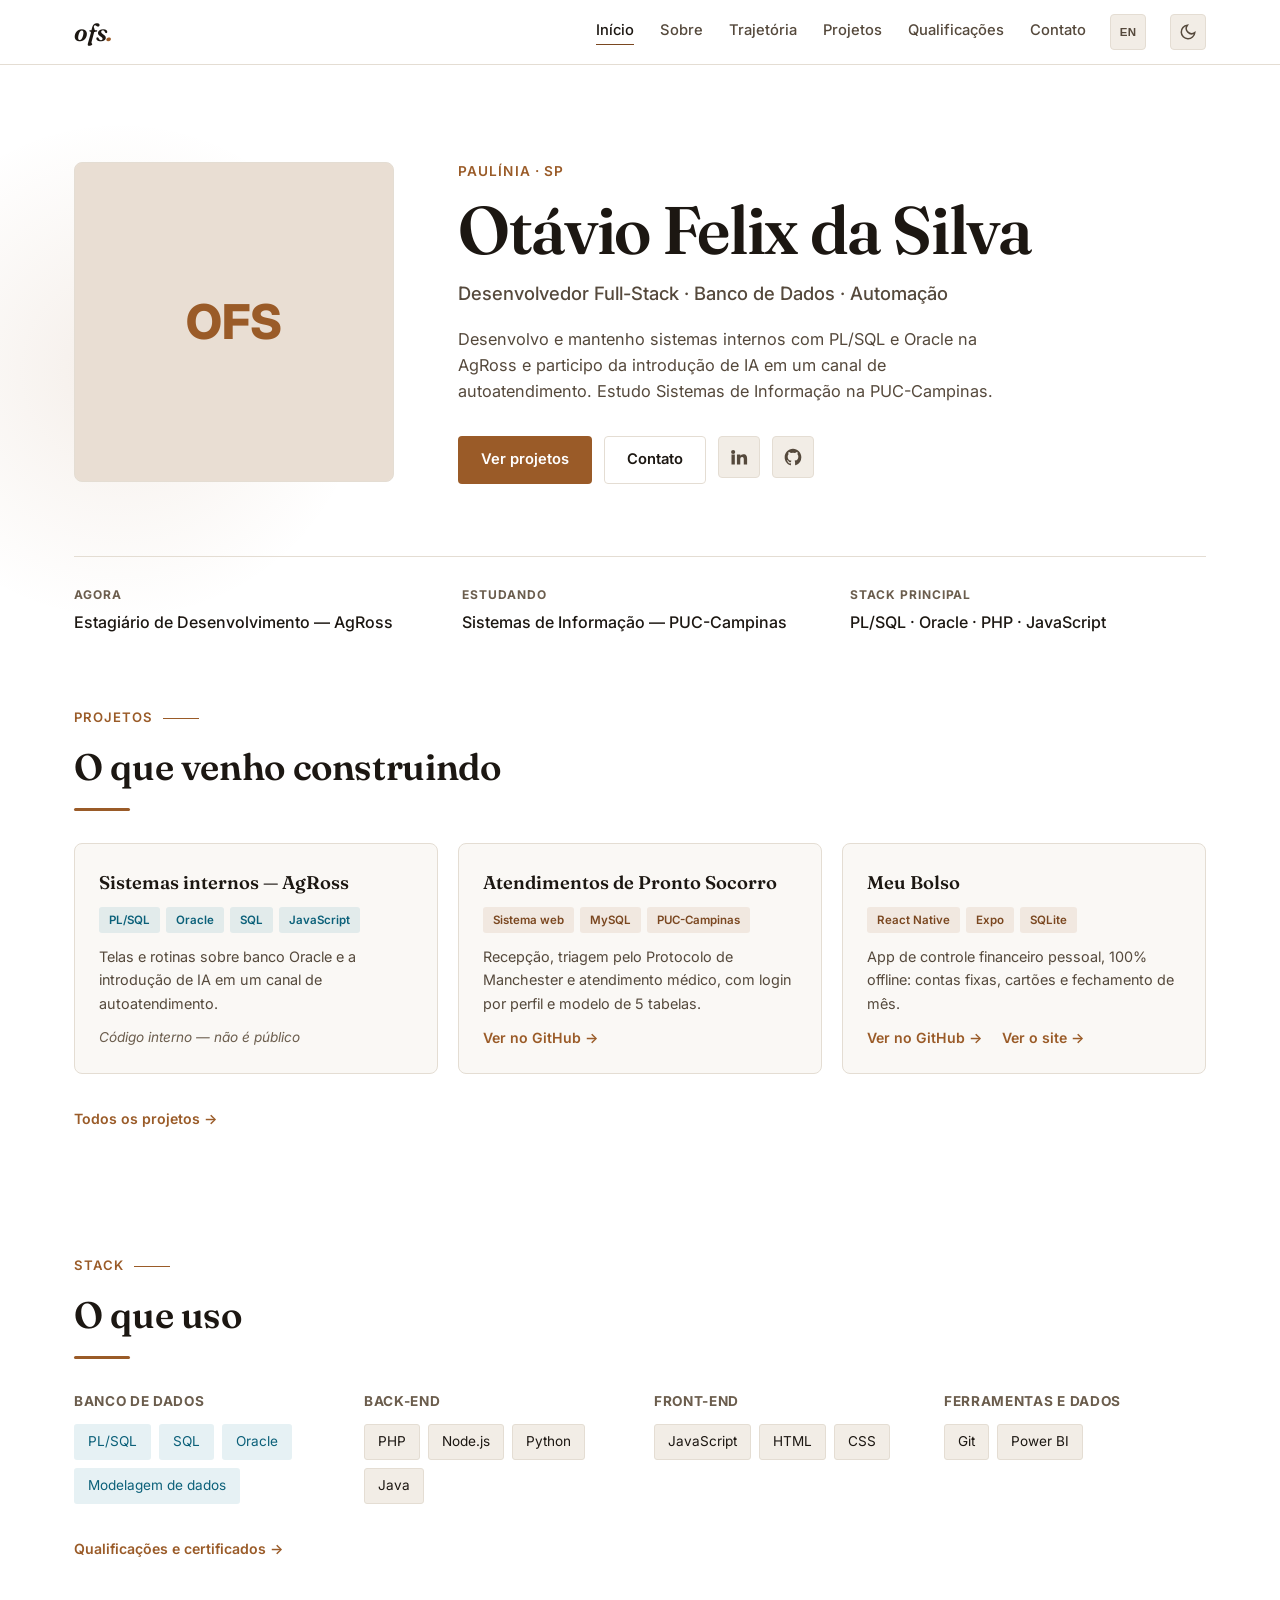
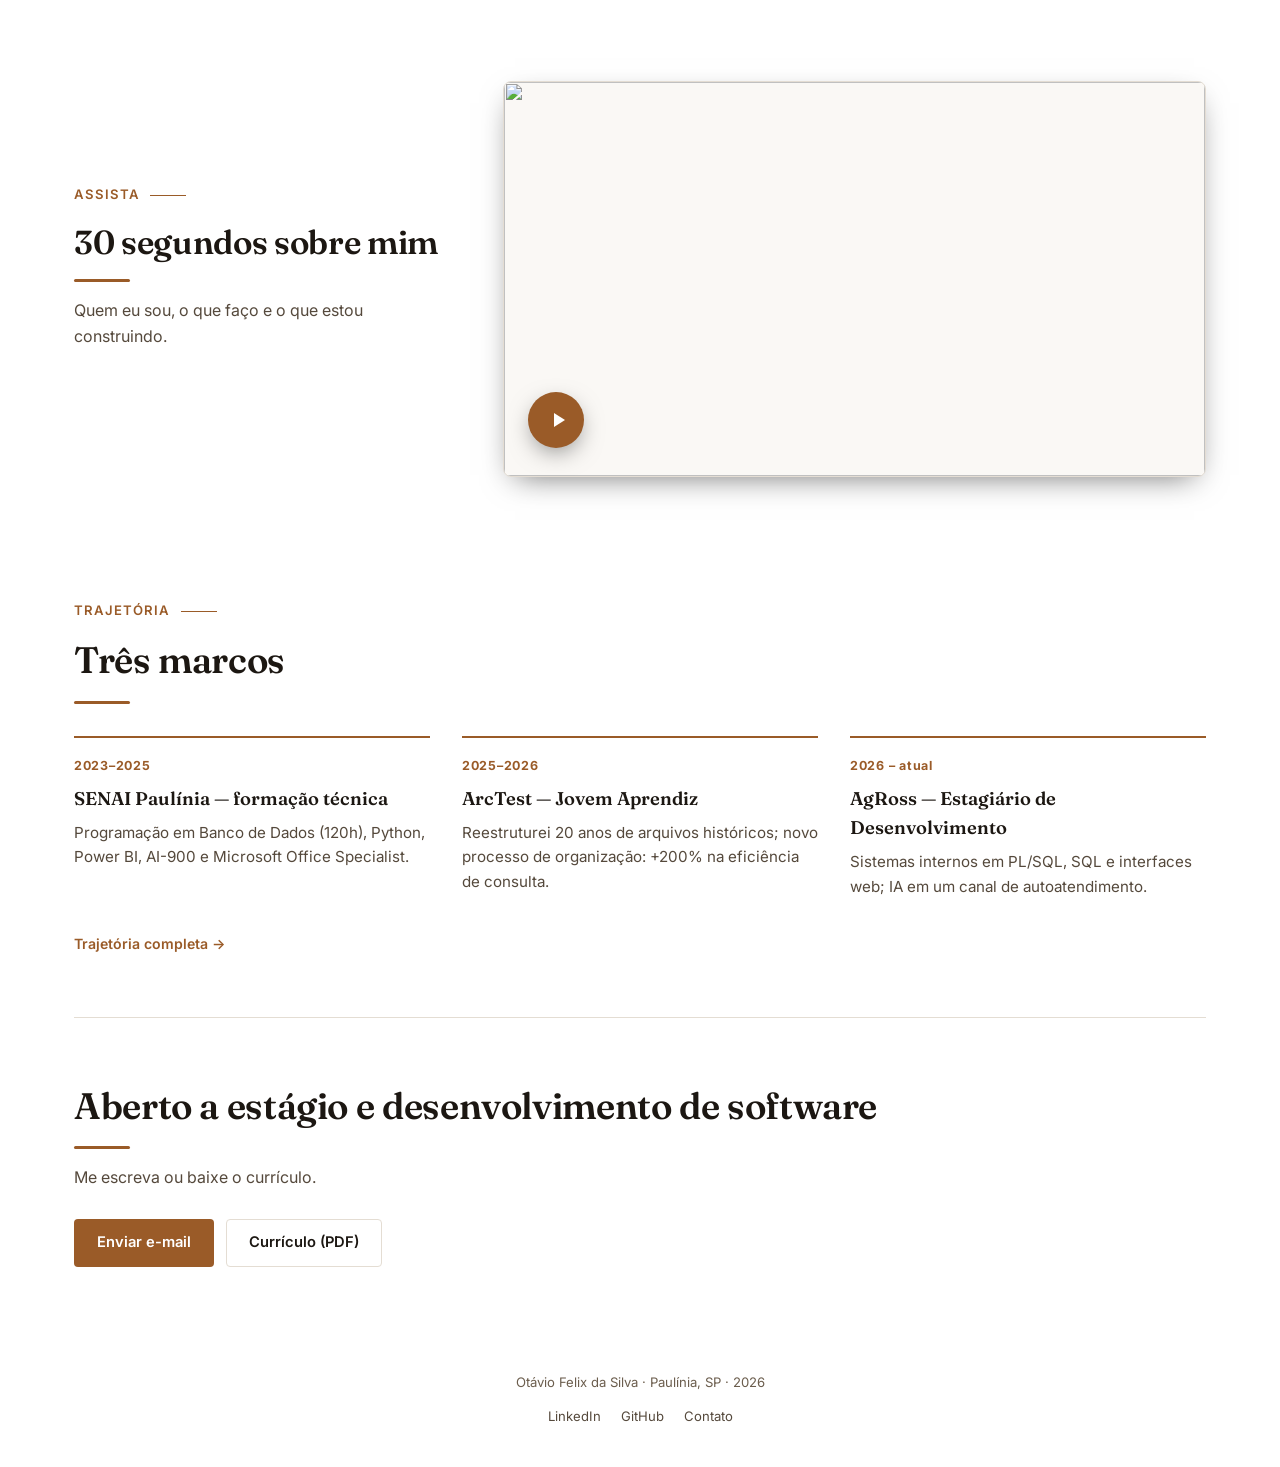
==== index.html @ 098248b8 "Traduz os titulos de projeto, a tag "Sistema web" e o botao do curriculo no modo EN Em ingles, "Sist" ====
<!DOCTYPE html>
<html lang="pt-BR" data-theme="light">
<head>
<meta charset="UTF-8">
<meta name="viewport" content="width=device-width, initial-scale=1.0">
<script>document.documentElement.classList.add("js")</script>
<meta name="theme-color" content="#ffffff" media="(prefers-color-scheme: light)">
<meta name="theme-color" content="#15110d" media="(prefers-color-scheme: dark)">
<title data-en="Otávio Felix da Silva — Full-Stack Developer">Otávio Felix da Silva — Desenvolvedor Full-Stack</title>
<meta name="description" content="Otávio Felix da Silva — Desenvolvedor Full-Stack, Banco de Dados e Automação. PL/SQL, SQL, PHP, Python, JavaScript. Estudante de Sistemas de Informação." data-en-content="Otávio Felix da Silva — Full-Stack Developer, Databases and Automation. PL/SQL, SQL, PHP, Python, JavaScript. Information Systems student.">
<!-- Open Graph / preview ao colar o link (URLs absolutas: exigência do LinkedIn/WhatsApp) -->
<meta property="og:site_name" content="Otávio Felix da Silva">
<meta property="og:title" content="Otávio Felix da Silva — Desenvolvedor Full-Stack">
<meta property="og:description" content="Otávio Felix da Silva — Desenvolvedor Full-Stack, Banco de Dados e Automação. PL/SQL, SQL, PHP, Python, JavaScript. Estudante de Sistemas de Informação.">
<meta property="og:type" content="website">
<meta property="og:locale" content="pt_BR">
<meta property="og:url" content="https://otaviofelix-in.github.io/site-pessoal/">
<meta property="og:image" content="https://otaviofelix-in.github.io/site-pessoal/assets/video-capa.jpg">
<meta property="og:image:width" content="1280">
<meta property="og:image:height" content="720">
<meta name="twitter:card" content="summary_large_image">


<link rel="preconnect" href="https://fonts.googleapis.com">
<link rel="preconnect" href="https://fonts.gstatic.com" crossorigin>
<link href="https://fonts.googleapis.com/css2?family=Inter:wght@400;500;600;700;800&family=Fraunces:ital,opsz,wght@0,9..144,500;0,9..144,600;0,9..144,700;1,9..144,500&display=swap" rel="stylesheet">
<script type="application/ld+json">
{"@context":"https://schema.org","@type":"Person","name":"Otávio Felix da Silva","jobTitle":"Estagiário de Desenvolvimento","worksFor":{"@type":"Organization","name":"AgRoss"},"alumniOf":{"@type":"CollegeOrUniversity","name":"PUC-Campinas"},"address":{"@type":"PostalAddress","addressLocality":"Paulínia","addressRegion":"SP","addressCountry":"BR"},"url":"https://otaviofelix-in.github.io/site-pessoal/","sameAs":["https://www.linkedin.com/in/otaviofelix","https://github.com/OtavioFelix-in"],"knowsAbout":["PL/SQL","Oracle","SQL","PHP","JavaScript","Python","Java","Node.js"]}
</script>
<link rel="icon" href="assets/favicon.svg" type="image/svg+xml">
<link rel="stylesheet" href="css/style.css">
</head>
<body>

<a class="skip-link" href="#conteudo" data-en="Skip to content">Pular para o conteúdo</a>

<header class="nav" id="nav">
  <div class="nav-inner">
    <a href="index.html" class="nav-logo" aria-label="Otávio Felix — início">ofs<span class="dot">.</span></a>
    <nav class="nav-links" id="nav-links">
      <a href="index.html" class="active" aria-current="page" data-en="Home">Início</a>
      <a href="sobre.html" data-en="About">Sobre</a>
      <a href="trajetoria.html" data-en="Journey">Trajetória</a>
      <a href="projetos.html" data-en="Projects">Projetos</a>
      <a href="skills.html" data-en="Qualifications">Qualificações</a>
      <a href="contato.html" data-en="Contact">Contato</a>
    </nav>
    <button id="lang-toggle" class="lang-toggle" aria-label="Switch language / Mudar idioma" title="PT / EN">
      <span id="lang-toggle-label">EN</span>
    </button>
    <button id="theme-toggle" class="theme-toggle" aria-label="Alternar tema claro/escuro" title="Alternar tema">
      <svg id="icon-sun" viewBox="0 0 24 24" width="18" height="18" fill="none" stroke="currentColor" stroke-width="2"><circle cx="12" cy="12" r="4"/><path d="M12 2v2M12 20v2M4.9 4.9l1.4 1.4M17.7 17.7l1.4 1.4M2 12h2M20 12h2M4.9 19.1l1.4-1.4M17.7 6.3l1.4-1.4"/></svg>
      <svg id="icon-moon" viewBox="0 0 24 24" width="18" height="18" fill="none" stroke="currentColor" stroke-width="2"><path d="M21 12.8A9 9 0 1 1 11.2 3 7 7 0 0 0 21 12.8Z"/></svg>
    </button>
    <button id="nav-toggle" class="nav-toggle" aria-label="Abrir menu" aria-expanded="false">
      <span></span><span></span><span></span>
    </button>
  </div>
</header>

<main id="conteudo">

  <!-- HERO -->
  <section class="hero" id="topo">
    <div class="hero-inner">
      <div class="hero-photo">
        <img src="assets/foto.jpg" alt="Foto de Otávio Felix da Silva" onerror="this.parentElement.classList.add('no-photo')">
        <span class="hero-photo-fallback" aria-hidden="true">OFS</span>
      </div>
      <div class="hero-text">
        <p class="hero-eyebrow">Paulínia · SP</p>
        <h1>Otávio Felix da Silva</h1>
        <p class="hero-role" data-en="Full-Stack Developer · Database · Automation">Desenvolvedor Full-Stack · Banco de Dados · Automação</p>
        <p class="hero-pitch" data-en="I build and maintain internal systems with PL/SQL and Oracle at AgRoss, and I'm part of bringing AI into a customer self-service channel. Information Systems student at PUC-Campinas.">
          Desenvolvo e mantenho sistemas internos com PL/SQL e Oracle na AgRoss e participo da
          introdução de IA em um canal de autoatendimento. Estudo Sistemas de Informação na PUC-Campinas.
        </p>
        <div class="hero-actions">
          <a href="projetos.html" class="btn btn-primary" data-en="View projects">Ver projetos</a>
          <a href="contato.html" class="btn btn-ghost" data-en="Contact">Contato</a>
          <a href="https://www.linkedin.com/in/otaviofelix" target="_blank" rel="noopener" class="btn btn-icon" aria-label="LinkedIn"><svg viewBox="0 0 24 24" width="20" height="20" fill="currentColor"><path d="M4.98 3.5a2.5 2.5 0 1 1 0 5 2.5 2.5 0 0 1 0-5ZM3 9h4v12H3V9Zm7 0h3.6v1.64h.05c.5-.95 1.73-1.95 3.56-1.95 3.81 0 4.52 2.5 4.52 5.76V21h-4v-5.9c0-1.4-.03-3.2-1.95-3.2-1.96 0-2.26 1.53-2.26 3.1V21h-4V9Z"/></svg></a>
          <a href="https://github.com/OtavioFelix-in" target="_blank" rel="noopener" class="btn btn-icon" aria-label="GitHub"><svg viewBox="0 0 24 24" width="20" height="20" fill="currentColor"><path d="M12 2C6.48 2 2 6.58 2 12.25c0 4.53 2.87 8.37 6.84 9.73.5.1.68-.22.68-.5v-1.93c-2.78.62-3.37-1.36-3.37-1.36-.46-1.2-1.11-1.52-1.11-1.52-.9-.63.07-.62.07-.62 1 .07 1.53 1.05 1.53 1.05.9 1.56 2.34 1.11 2.91.85.09-.66.35-1.11.64-1.37-2.22-.26-4.56-1.14-4.56-5.05 0-1.12.39-2.03 1.03-2.75-.1-.26-.45-1.31.1-2.73 0 0 .84-.28 2.75 1.05a9.3 9.3 0 0 1 5 0c1.91-1.33 2.75-1.05 2.75-1.05.55 1.42.2 2.47.1 2.73.64.72 1.03 1.63 1.03 2.75 0 3.92-2.34 4.78-4.57 5.04.36.32.68.95.68 1.92v2.85c0 .28.18.6.69.5A10.26 10.26 0 0 0 22 12.25C22 6.58 17.52 2 12 2Z"/></svg></a>
        </div>
      </div>
    </div>
    <dl class="hero-facts">
      <div><dt data-en="Now">Agora</dt><dd data-en="Development Intern — AgRoss">Estagiário de Desenvolvimento — AgRoss</dd></div>
      <div><dt data-en="Studying">Estudando</dt><dd data-en="Information Systems — PUC-Campinas">Sistemas de Informação — PUC-Campinas</dd></div>
      <div><dt data-en="Main stack">Stack principal</dt><dd>PL/SQL · Oracle · PHP · JavaScript</dd></div>
    </dl>
  </section>

  <!-- PROJETOS EM DESTAQUE -->
  <section class="section" id="projetos-destaque">
    <p class="section-eyebrow" data-en="Projects">Projetos</p>
    <h2 class="section-title" data-en="What I've been building">O que venho construindo</h2>
    <div class="cards featured-grid">
      <article class="card">
        <div class="card-top">
          <h3 data-en="Internal systems — AgRoss">Sistemas internos — AgRoss</h3>
          <div class="card-tags chips-db"><span>PL/SQL</span><span>Oracle</span><span>SQL</span><span>JavaScript</span></div>
        </div>
        <p class="card-problem" data-en="Screens and routines on top of an Oracle database, plus AI in a self-service channel.">Telas e rotinas sobre banco Oracle e a introdução de IA em um canal de autoatendimento.</p>
        <span class="card-note" data-en="Internal code — not public">Código interno — não é público</span>
      </article>
      <article class="card">
        <div class="card-top">
          <h3 data-en="Emergency Room Care System">Atendimentos de Pronto Socorro</h3>
          <div class="card-tags"><span data-en="Web system">Sistema web</span><span>MySQL</span><span>PUC-Campinas</span></div>
        </div>
        <p class="card-problem" data-en="Reception, triage by the Manchester Protocol and medical care, with profile-based login and a 5-table model.">Recepção, triagem pelo Protocolo de Manchester e atendimento médico, com login por perfil e modelo de 5 tabelas.</p>
        <div class="card-links"><a href="https://github.com/OtavioFelix-in/Projeto-Integrador2" target="_blank" rel="noopener" class="card-link" data-en="View on GitHub →">Ver no GitHub →</a></div>
      </article>
      <article class="card">
        <div class="card-top">
          <h3>Meu Bolso</h3>
          <div class="card-tags"><span>React Native</span><span>Expo</span><span>SQLite</span></div>
        </div>
        <p class="card-problem" data-en="Offline personal finance app: fixed bills, credit cards and monthly closing.">App de controle financeiro pessoal, 100% offline: contas fixas, cartões e fechamento de mês.</p>
        <div class="card-links"><a href="https://github.com/OtavioFelix-in/MeuBolso" target="_blank" rel="noopener" class="card-link" data-en="View on GitHub →">Ver no GitHub →</a><a href="https://otaviofelix-in.github.io/MeuBolso-Site/" target="_blank" rel="noopener" class="card-link" data-en="Visit the site →">Ver o site →</a></div>
      </article>
    </div>
    <p class="section-more"><a class="card-link" href="projetos.html" data-en="All projects →">Todos os projetos →</a></p>
  </section>

  <!-- STACK -->
  <section class="section" id="stack">
    <p class="section-eyebrow" data-en="Stack">Stack</p>
    <h2 class="section-title" data-en="What I use">O que uso</h2>
    <div class="skills-grid">
      <div class="skill-group"><h3 data-en="Database">Banco de dados</h3><div class="chips chips-db"><span>PL/SQL</span><span>SQL</span><span>Oracle</span><span data-en="Data modeling">Modelagem de dados</span></div></div>
      <div class="skill-group"><h3>Back-end</h3><div class="chips"><span>PHP</span><span>Node.js</span><span>Python</span><span>Java</span></div></div>
      <div class="skill-group"><h3>Front-end</h3><div class="chips"><span>JavaScript</span><span>HTML</span><span>CSS</span></div></div>
      <div class="skill-group"><h3 data-en="Tools & data">Ferramentas e dados</h3><div class="chips"><span>Git</span><span>Power BI</span></div></div>
    </div>
    <p class="section-more"><a class="card-link" href="skills.html" data-en="Qualifications and certificates →">Qualificações e certificados →</a></p>
  </section>

  <!-- VÍDEO -->
  <section class="section section-video" id="video">
    <div class="video-row">
      <div class="video-copy">
        <p class="section-eyebrow" data-en="Watch">Assista</p>
        <h2 class="section-title" data-en="30 seconds about me">30 segundos sobre mim</h2>
        <p class="section-note" data-en="Who I am, what I do and what I'm building.">Quem eu sou, o que faço e o que estou construindo.</p>
      </div>
      <div class="video-embed" data-yt="D_170oD0nEI">
        <button type="button" class="video-play" aria-label="Reproduzir vídeo de apresentação">
          <img src="assets/video-capa.jpg" alt="" loading="lazy" width="1280" height="720">
          <span class="video-play-icon" aria-hidden="true"><svg viewBox="0 0 24 24" width="30" height="30" fill="currentColor"><path d="M8 5v14l11-7z"/></svg></span>
        </button>
        <noscript>
          <a href="https://www.youtube.com/watch?v=D_170oD0nEI" target="_blank" rel="noopener">Assistir no YouTube</a>
        </noscript>
      </div>
    </div>
  </section>

  <!-- TRÊS MARCOS -->
  <section class="section" id="marcos">
    <p class="section-eyebrow" data-en="Journey">Trajetória</p>
    <h2 class="section-title" data-en="Three milestones">Três marcos</h2>
    <ol class="milestones">
      <li>
        <span class="ms-year">2023–2025</span>
        <h3 data-en="SENAI Paulínia — technical training">SENAI Paulínia — formação técnica</h3>
        <p data-en="Database Programming (120h), Python, Power BI, AI-900 and Microsoft Office Specialist.">Programação em Banco de Dados (120h), Python, Power BI, AI-900 e Microsoft Office Specialist.</p>
      </li>
      <li>
        <span class="ms-year">2025–2026</span>
        <h3 data-en="ArcTest — Apprentice">ArcTest — Jovem Aprendiz</h3>
        <p data-en="Restructured 20 years of historical files; new organization process: +200% query efficiency.">Reestruturei 20 anos de arquivos históricos; novo processo de organização: +200% na eficiência de consulta.</p>
      </li>
      <li>
        <span class="ms-year" data-en="2026 – present">2026 – atual</span>
        <h3 data-en="AgRoss — Development Intern">AgRoss — Estagiário de Desenvolvimento</h3>
        <p data-en="Internal systems in PL/SQL, SQL and web interfaces; AI in a self-service channel.">Sistemas internos em PL/SQL, SQL e interfaces web; IA em um canal de autoatendimento.</p>
      </li>
    </ol>
    <p class="section-more"><a class="card-link" href="trajetoria.html" data-en="Full journey →">Trajetória completa →</a></p>
  </section>

  <!-- CHAMADA FINAL -->
  <section class="section section-cta" id="contato-final">
    <h2 class="section-title" data-en="Open to internships and software development">Aberto a estágio e desenvolvimento de software</h2>
    <p class="section-note" data-en="Send me an email or download my resume.">Me escreva ou baixe o currículo.</p>
    <div class="hero-actions">
      <a class="btn btn-primary" href="mailto:otavio.felix433@gmail.com" data-en="Send an email">Enviar e-mail</a>
      <a class="btn btn-ghost" href="assets/curriculo-otavio-felix.pdf" download data-en="Resume (PDF)">Currículo (PDF)</a>
    </div>
  </section>

</main>

<footer class="footer">
  <p>Otávio Felix da Silva · Paulínia, SP · <span id="year"></span></p>
  <p class="footer-links"><a href="https://www.linkedin.com/in/otaviofelix" target="_blank" rel="noopener">LinkedIn</a><a href="https://github.com/OtavioFelix-in" target="_blank" rel="noopener">GitHub</a><a href="contato.html" data-en="Contact">Contato</a></p>
</footer>

<script src="js/main.js"></script>
</body>
</html>
---- css/style.css ----
/* ============ Tokens ============ */
/* Uma marca só nos dois temas: acento marrom/âmbar.
   --db (azul-petróleo) é reservado, nos dois temas, a banco de dados: tags de SQL/PL/SQL/Oracle
   e o ponto da timeline em trabalho técnico. --personal (oliva) = pontos pessoais da timeline.
   Todo par de texto abaixo foi medido com scripts/paleta.py (>= 4,5:1). */
:root {
  --bg: #15110d;
  --bg-elev: #1d1813;
  --bg-elev-2: #251f19;
  --border: #3a3128;
  --text: #f4ede3;
  --text-dim: #c3b6a6;
  --text-dimmer: #a09282;
  --accent: #e0a36a;
  --accent-dim: #b57a3f;
  --accent-soft: rgba(224, 163, 106, 0.14);
  --accent-ink: #1a120a;
  --db: #8fcfdc;
  --db-dim: #5aa5b5;
  --db-soft: rgba(143, 207, 220, 0.14);
  --work: #e0a36a;
  --personal: #b4bf86;
  --radius: 8px;
  --shadow: 0 10px 30px -12px rgba(0,0,0,0.6);
  --maxw: 1180px;
  --maxw-text: 760px;
  --serif: 'Fraunces', Georgia, serif;
}

[data-theme="light"] {
  --bg: #ffffff;
  --bg-elev: #faf8f5;
  --bg-elev-2: #f2ede6;
  --border: #e4ddd3;
  --text: #1c1712;
  --text-dim: #55493c;
  --text-dimmer: #6b5d4d;
  --accent: #9a5b28;
  --accent-dim: #7a4720;
  --accent-soft: rgba(154, 91, 40, 0.1);
  --accent-ink: #ffffff;
  --db: #0b6079;
  --db-dim: #0b6079;
  --db-soft: rgba(14, 116, 144, 0.1);
  --work: #9a5b28;
  --personal: #5f6d3b;
}

* { box-sizing: border-box; }
html { scroll-behavior: smooth; }

body {
  margin: 0;
  background: var(--bg);
  color: var(--text);
  font-family: 'Inter', system-ui, -apple-system, Segoe UI, sans-serif;
  line-height: 1.6;
  -webkit-font-smoothing: antialiased;
}
/* A transição de página só existe quando o JS roda (classe .js no <html>); sem JS o conteúdo aparece. */
.js body { opacity: 0; transition: opacity 0.22s ease; }
.js body.page-loaded { opacity: 1; }
.js body.page-leaving { opacity: 0; }
@media (prefers-reduced-motion: reduce) {
  .js body { opacity: 1; transition: none; }
}

img { max-width: 100%; }

.skip-link {
  position: absolute;
  left: -999px;
  top: 0;
  background: var(--accent);
  color: var(--accent-ink);
  padding: 10px 16px;
  z-index: 200;
  border-radius: 0 0 8px 0;
  font-weight: 600;
}
.skip-link:focus { left: 0; }

/* ============ Nav ============ */
.nav {
  position: sticky;
  top: 0;
  z-index: 100;
  background: color-mix(in srgb, var(--bg) 85%, transparent);
  backdrop-filter: blur(10px);
  border-bottom: 1px solid var(--border);
}
.nav-inner {
  max-width: 1100px;
  margin: 0 auto;
  padding: 14px 24px;
  display: flex;
  align-items: center;
  gap: 24px;
}
.nav-logo {
  font-family: var(--serif);
  font-style: italic;
  font-weight: 600;
  font-size: 1.55rem;
  line-height: 1;
  color: var(--text);
  text-decoration: none;
  letter-spacing: -0.01em;
}
.nav-logo .dot { color: var(--accent); }
.nav-links {
  display: flex;
  gap: 26px;
  margin-left: auto;
}
.nav-links a {
  position: relative;
  color: var(--text-dim);
  text-decoration: none;
  font-size: 0.92rem;
  font-weight: 500;
  padding-bottom: 2px;
  transition: color 0.15s;
}
.nav-links a::after {
  content: '';
  position: absolute;
  left: 0;
  right: 100%;
  bottom: 0;
  height: 1px;
  background: var(--accent);
  transition: right 0.2s ease;
}
.nav-links a:hover { color: var(--text); }
.nav-links a:hover::after { right: 0; }
.nav-links a.active { color: var(--text); }
.nav-links a.active::after { right: 0; background: var(--accent-dim); }

.theme-toggle,
.lang-toggle {
  background: var(--bg-elev-2);
  border: 1px solid var(--border);
  color: var(--text-dim);
  width: 36px;
  height: 36px;
  border-radius: 4px;
  display: flex;
  align-items: center;
  justify-content: center;
  cursor: pointer;
  transition: color 0.15s, border-color 0.15s;
}
.theme-toggle:hover,
.lang-toggle:hover { color: var(--accent); border-color: var(--accent-dim); }
.theme-toggle svg { width: 18px; height: 18px; flex-shrink: 0; }
.lang-toggle {
  font-size: 0.72rem;
  font-weight: 700;
  letter-spacing: 0.02em;
}
#icon-moon { display: none; }
[data-theme="light"] #icon-sun { display: none; }
[data-theme="light"] #icon-moon { display: block; }

.nav-toggle {
  display: none;
  background: none;
  border: none;
  width: 36px;
  height: 36px;
  flex-direction: column;
  justify-content: center;
  align-items: center;
  gap: 5px;
  cursor: pointer;
}
.nav-toggle span {
  width: 20px;
  height: 2px;
  background: var(--text);
  border-radius: 2px;
}

/* ============ Hero ============ */
.hero {
  min-height: 88vh;
  display: flex;
  flex-direction: column;
  align-items: center;
  justify-content: center;
  padding: 80px 24px 40px;
  position: relative;
  overflow: hidden;
}
.hero-inner { position: relative; z-index: 1; }
@media (min-width: 1600px) {
  :root { --maxw: 1280px; }
}
.hero-inner {
  max-width: var(--maxw);
  width: 100%;
  display: grid;
  grid-template-columns: minmax(220px, 340px) 1fr;
  gap: 56px;
  align-items: center;
}

.hero-photo {
  width: 100%;
  aspect-ratio: 1 / 1;
  border-radius: 6px;
  overflow: hidden;
  border: 1px solid var(--border);
  display: flex;
  align-items: center;
  justify-content: center;
  background: var(--bg-elev-2);
  position: relative;
}
.hero-photo img { width: 100%; height: 100%; object-fit: cover; object-position: center 28%; }
.hero-photo-fallback {
  position: absolute;
  inset: 0;
  display: none;
  align-items: center;
  justify-content: center;
  font-weight: 800;
  font-size: 3rem;
  color: var(--accent);
  background: var(--accent-soft);
}
.hero-photo.no-photo img { display: none; }
.hero-photo.no-photo .hero-photo-fallback { display: flex; }

.hero-eyebrow {
  color: var(--accent);
  font-weight: 600;
  font-size: 0.85rem;
  letter-spacing: 0.08em;
  text-transform: uppercase;
  margin: 0 0 12px;
}
.hero h1 {
  font-family: var(--serif);
  font-size: clamp(2.4rem, 4.5vw, 3.6rem);
  font-weight: 600;
  letter-spacing: -0.01em;
  margin: 0 0 14px;
}
.hero-role {
  color: var(--text-dim);
  font-size: 1.1rem;
  font-weight: 500;
  margin: 0 0 18px;
}
.hero-pitch {
  color: var(--text-dim);
  max-width: 560px;
  margin: 0 0 32px;
  font-size: 1.02rem;
}
.hero-actions {
  display: flex;
  flex-wrap: wrap;
  gap: 12px;
}
.hero-actions-center { justify-content: center; }

/* ============ Buttons ============ */
.btn {
  display: inline-flex;
  align-items: center;
  justify-content: center;
  gap: 8px;
  padding: 11px 22px;
  border-radius: 4px;
  font-weight: 600;
  font-size: 0.92rem;
  text-decoration: none;
  border: 1px solid transparent;
  cursor: pointer;
  transition: transform 0.15s, background 0.15s, border-color 0.15s, opacity 0.15s;
}
.btn:hover { transform: translateY(-2px); }
.btn-primary {
  background: var(--accent);
  color: var(--accent-ink);
}
.btn-primary:hover { background: var(--accent); opacity: 0.92; }
.btn-ghost {
  background: transparent;
  border-color: var(--border);
  color: var(--text);
}
.btn-ghost:hover { border-color: var(--accent-dim); }
.btn-icon {
  width: 42px;
  height: 42px;
  padding: 0;
  border-radius: 4px;
  background: var(--bg-elev-2);
  border-color: var(--border);
  color: var(--text-dim);
  flex-shrink: 0;
}
.btn-icon:hover { color: var(--accent); border-color: var(--accent-dim); }
.btn-icon svg { width: 20px; height: 20px; flex-shrink: 0; }
.btn-lg { padding: 14px 28px; font-size: 1rem; margin-top: 8px; }

/* ============ Sections ============ */
.section {
  max-width: var(--maxw);
  margin: 0 auto;
  padding: 110px 24px;
}
.section-eyebrow {
  color: var(--accent);
  font-weight: 600;
  font-size: 0.82rem;
  letter-spacing: 0.08em;
  text-transform: uppercase;
  margin: 0 0 10px;
}
.section-eyebrow[data-num]::before {
  content: attr(data-num) " — ";
  color: var(--text-dimmer);
  font-weight: 700;
}
.section-title {
  font-family: var(--serif);
  font-size: clamp(1.7rem, 3.5vw, 2.3rem);
  font-weight: 600;
  letter-spacing: -0.01em;
  margin: 0 0 16px;
}
.section-lead {
  color: var(--text-dim);
  max-width: 680px;
  margin: -8px 0 40px;
}
/* Páginas sem Hero acima precisam de mais respiro no topo */
.section-first { padding-top: 72px; }

/* ============ Vídeo (embed sob demanda) ============ */
.section-video { padding-bottom: 40px; }
.video-embed {
  position: relative;
  max-width: 960px;
  aspect-ratio: 16 / 9;
  border: 1px solid var(--border);
  border-radius: var(--radius);
  overflow: hidden;
  background: var(--bg-elev);
  box-shadow: var(--shadow);
}
.video-embed iframe,
.video-play,
.video-play img { position: absolute; inset: 0; width: 100%; height: 100%; }
.video-play { padding: 0; border: 0; background: none; cursor: pointer; color: #fff; }
.video-play img { object-fit: cover; transition: transform .4s ease, filter .3s ease; }
.video-play:hover img { transform: scale(1.02); filter: brightness(.85); }
.video-play-icon {
  position: absolute;
  top: 50%; left: 50%;
  width: 76px; height: 76px;
  margin: -38px 0 0 -38px;
  display: flex; align-items: center; justify-content: center;
  border-radius: 50%;
  background: var(--accent);
  color: var(--accent-ink);
  box-shadow: 0 8px 24px -6px rgba(0,0,0,.5);
  transition: transform .2s ease;
}
.video-play-icon svg { margin-left: 4px; }
.video-play:hover .video-play-icon { transform: scale(1.08); }
.video-play:focus-visible { outline: 3px solid var(--accent); outline-offset: -3px; }
@media (max-width: 760px) {
  .section-video { padding-bottom: 24px; }
  .video-play-icon { width: 60px; height: 60px; margin: -30px 0 0 -30px; }
}

/* ============ About ============ */
.about-grid {
  display: grid;
  grid-template-columns: 1.4fr 1fr;
  gap: 48px;
  align-items: start;
  margin-top: 32px;
}
.about-text p {
  color: var(--text-dim);
  margin: 0 0 18px;
}
.about-facts {
  list-style: none;
  margin: 0;
  padding: 0;
  display: flex;
  flex-direction: column;
  gap: 18px;
}
.about-facts li {
  display: flex;
  flex-direction: column;
  gap: 4px;
  padding-bottom: 16px;
  border-bottom: 1px solid var(--border);
}
.about-facts strong {
  font-size: 0.8rem;
  color: var(--text-dimmer);
  text-transform: uppercase;
  letter-spacing: 0.05em;
}
.about-facts span { color: var(--text); font-weight: 500; }

/* ============ Timeline legend ============ */
.tl-legend-dot {
  display: inline-block;
  width: 10px;
  height: 10px;
  border-radius: 50%;
  background: var(--bg);
  border: 2px solid var(--work);
}
.tl-legend-dot-personal { border-color: var(--personal); }

.tl-badge-current {
  display: inline-block;
  font-size: 0.7rem;
  font-weight: 700;
  letter-spacing: 0.03em;
  text-transform: uppercase;
  color: var(--accent-ink);
  background: var(--accent);
  padding: 2px 9px;
  border-radius: 3px;
  vertical-align: middle;
  margin-right: 4px;
}

/* ============ Timeline ============ */
.timeline {
  list-style: none;
  margin: 40px 0 0;
  padding: 0;
  position: relative;
}
.timeline::before {
  content: '';
  position: absolute;
  left: 7px;
  top: 6px;
  bottom: 6px;
  width: 2px;
  background: var(--border);
}
.tl-item {
  position: relative;
  padding: 0 0 44px 34px;
}
.tl-item:last-child { padding-bottom: 0; }
.tl-dot {
  position: absolute;
  left: 0;
  top: 4px;
  width: 16px;
  height: 16px;
  border-radius: 50%;
  background: var(--bg);
  border: 2px solid var(--work);
}
.tl-work .tl-dot { background: var(--work); }
.tl-personal .tl-dot { border-color: var(--personal); }
.tl-content {
  display: grid;
  grid-template-columns: 140px 1fr;
  gap: 28px;
  align-items: start;
}
.tl-year {
  padding-top: 3px;
  font-size: 0.8rem;
  font-weight: 700;
  color: var(--work);
  letter-spacing: 0.03em;
}
.tl-personal .tl-year { color: var(--personal); }
.tl-body h3 {
  font-family: var(--serif);
  margin: 0 0 8px;
  font-size: 1.25rem;
  font-weight: 600;
}
.tl-body p {
  margin: 0;
  color: var(--text-dim);
  font-size: 0.97rem;
  max-width: 680px;
}

/* ============ Cards / Projects ============ */
.cards {
  display: grid;
  grid-template-columns: repeat(auto-fit, minmax(240px, 1fr));
  gap: 20px;
  margin-top: 32px;
}
.card {
  background: var(--bg-elev);
  border: 1px solid var(--border);
  border-radius: var(--radius);
  padding: 24px;
  display: flex;
  flex-direction: column;
  gap: 12px;
  transition: border-color 0.2s, transform 0.2s;
}
.card:hover { border-color: var(--accent-dim); transform: translateY(-5px); box-shadow: 0 18px 36px -18px color-mix(in srgb, var(--accent) 55%, transparent); }
a.card { text-decoration: none; color: inherit; }
.card-icon { display: block; width: 48px; height: 48px; margin-bottom: 16px; }
.card-top h3 { font-family: var(--serif); font-weight: 600; margin: 0 0 10px; font-size: 1.15rem; }
.card-tags { display: flex; flex-wrap: wrap; gap: 6px; }
.card-tags span {
  font-size: 0.72rem;
  font-weight: 600;
  background: var(--accent-soft);
  color: var(--accent);
  padding: 4px 10px;
  border-radius: 3px;
}
/* Ciano reservado só para banco de dados */
.chips-db span,
.chips-db a {
  background: var(--db-soft);
  color: var(--db);
}
.card-problem, .card-solution {
  margin: 0;
  font-size: 0.9rem;
  color: var(--text-dim);
}
.card-problem strong, .card-solution strong { color: var(--text); }
.card-link {
  margin-top: auto;
  color: var(--accent);
  text-decoration: none;
  font-weight: 600;
  font-size: 0.88rem;
}
.card-links { display: flex; flex-wrap: wrap; gap: 8px 20px; margin-top: auto; }
.card-links .card-link { margin-top: 0; }
.card-note {
  margin-top: auto;
  color: var(--text-dimmer);
  font-size: 0.85rem;
  font-style: italic;
}
.card-link[aria-disabled="true"] {
  color: var(--text-dimmer);
  pointer-events: none;
}

/* ============ Skills ============ */
.skills-grid {
  display: grid;
  grid-template-columns: repeat(auto-fit, minmax(220px, 1fr));
  gap: 28px;
  margin-top: 32px;
}
.skill-group h3 {
  font-size: 0.85rem;
  text-transform: uppercase;
  letter-spacing: 0.05em;
  color: var(--text-dimmer);
  margin: 0 0 12px;
}
.chips { display: flex; flex-wrap: wrap; gap: 8px; }
.chips span,
.chips a {
  background: var(--bg-elev-2);
  border: 1px solid var(--border);
  color: var(--text);
  padding: 6px 13px;
  border-radius: 3px;
  font-size: 0.85rem;
}
.chip-cert {
  position: relative;
  text-decoration: none;
  cursor: pointer;
  transition: border-color 0.15s, color 0.15s;
}
.chip-cert::after {
  content: '';
  position: absolute;
  top: -3px;
  right: -3px;
  width: 7px;
  height: 7px;
  border-radius: 50%;
  background: var(--accent);
  border: 1.5px solid var(--bg);
}
.chip-cert small {
  margin-left: 8px;
  color: var(--text-dimmer);
  font-size: 0.72rem;
  font-weight: 500;
}
.chip-cert:hover { border-color: var(--accent-dim); color: var(--accent); }
.chips-db .chip-cert::after { background: var(--db); }
.soft-skills {
  margin-top: 44px;
  padding-top: 28px;
  border-top: 1px solid var(--border);
  display: flex;
  flex-wrap: wrap;
  gap: 8px;
}
.soft-skills span {
  color: var(--text-dim);
  font-size: 0.85rem;
}
.soft-skills span::after { content: '·'; margin-left: 8px; color: var(--text-dimmer); }
.soft-skills span:last-child::after { content: ''; }

.courses-note {
  margin-top: 40px;
  padding-top: 24px;
  border-top: 1px solid var(--border);
  color: var(--text-dimmer);
  font-size: 0.85rem;
}

/* ============ Contato ============ */
.section-contact { text-align: center; }
.section-contact .section-lead { margin-left: auto; margin-right: auto; }
.contact-grid {
  display: grid;
  grid-template-columns: repeat(auto-fit, minmax(220px, 1fr));
  gap: 14px;
  margin-top: 8px;
  text-align: left;
}
.contact-item {
  display: flex;
  align-items: center;
  gap: 12px;
  background: var(--bg-elev);
  border: 1px solid var(--border);
  border-radius: var(--radius);
  padding: 16px 18px;
  color: var(--text);
  text-decoration: none;
  font-size: 0.9rem;
  font-weight: 500;
  transition: border-color 0.2s, transform 0.2s;
}
.contact-item:hover { border-color: var(--accent-dim); transform: translateY(-2px); color: var(--accent); }
.contact-item svg { width: 20px; height: 20px; flex-shrink: 0; color: var(--accent); }

/* ============ Footer ============ */
.footer {
  text-align: center;
  padding: 32px 24px 40px;
  color: var(--text-dimmer);
  font-size: 0.82rem;
}

/* ============ Reveal on scroll ============ */
.reveal {
  opacity: 0;
  transform: translateY(22px);
  transition: opacity 0.7s ease, transform 0.7s cubic-bezier(.2,.7,.2,1);
  transition-delay: var(--d, 0ms);
}
.reveal.is-visible { opacity: 1; transform: translateY(0); }
.reveal-left { transform: translateX(-32px); }
.reveal-right { transform: translateX(32px); }
.reveal-left.is-visible, .reveal-right.is-visible { transform: translateX(0); }
/* cards: depois de aparecer, voltam a responder rápido ao hover */
.card.reveal.is-visible { transition: opacity 0.7s ease var(--d,0ms), transform 0.2s ease, border-color 0.2s, box-shadow 0.2s; }


/* ============ Movimento (loops e entradas) ============ */
/* Barra de progresso de leitura */
.scroll-progress {
  position: absolute;
  left: 0; bottom: -1px;
  height: 2px; width: 100%;
  background: linear-gradient(90deg, var(--accent-dim), var(--accent));
  transform: scaleX(0);
  transform-origin: left;
  pointer-events: none;
}

/* Título: traço que se desenha quando a seção aparece */
.section-title { position: relative; padding-bottom: 14px; }
.section-title::after {
  content: '';
  position: absolute;
  left: 0; bottom: 0;
  width: 56px; height: 3px; border-radius: 2px;
  background: var(--accent);
  transform: scaleX(0);
  transform-origin: left;
  transition: transform 0.7s cubic-bezier(.2,.7,.2,1) 0.3s;
}
.is-visible .section-title::after, .section-title.is-visible::after { transform: scaleX(1); }
.section-eyebrow { position: relative; display: inline-block; }
.section-eyebrow::after {
  content: '';
  display: inline-block;
  width: 0; height: 1px;
  margin-left: 10px; vertical-align: middle;
  background: var(--accent);
  transition: width 0.8s ease 0.2s;
}
.is-visible .section-eyebrow::after { width: 36px; }

/* Hero: aura que passeia, foto que flutua e pulsa */
.hero::before {
  content: '';
  position: absolute;
  width: 520px; height: 520px;
  left: -140px; top: 8%;
  border-radius: 50%;
  background: radial-gradient(circle, var(--accent-soft), transparent 68%);
  pointer-events: none;
}
.hero-text > * { animation: rise 0.8s cubic-bezier(.2,.7,.2,1) both; }
.hero-text > :nth-child(1) { animation-delay: .15s; }
.hero-text > :nth-child(2) { animation-delay: .27s; }
.hero-text > :nth-child(3) { animation-delay: .39s; }
.hero-text > :nth-child(4) { animation-delay: .51s; }
.hero-text > :nth-child(5) { animation-delay: .63s; }
@keyframes rise {
  from { opacity: 0; transform: translateY(18px); }
  to   { opacity: 1; transform: translateY(0); }
}
/* ============ Sobre (redesenhado) ============ */
.about-intro {
  display: grid;
  grid-template-columns: minmax(220px, 340px) 1fr;
  gap: 56px;
  align-items: center;
}
.about-portrait {
  position: relative;
  aspect-ratio: 1 / 1;
  border-radius: 6px;
  border: 1px solid var(--border);
  background: var(--bg-elev-2);
  overflow: hidden;
}
.about-portrait img { width: 100%; height: 100%; object-fit: cover; object-position: center 28%; display: block; }
.about-portrait-fallback {
  position: absolute; inset: 0; display: none;
  align-items: center; justify-content: center;
  font-weight: 800; font-size: 3rem; color: var(--accent); background: var(--accent-soft);
}
.about-portrait.no-photo img { display: none; }
.about-portrait.no-photo .about-portrait-fallback { display: flex; }
.about-lead { color: var(--text-dim); font-size: 1.05rem; max-width: 600px; margin: 0 0 28px; }
.about-intro-text .section-title { font-size: clamp(2rem, 4vw, 3rem); }

.stats {
  display: grid;
  grid-template-columns: repeat(3, 1fr);
  gap: 16px;
  margin-top: 64px;
}
.stat {
  padding: 24px 20px;
  text-align: center;
  border: 1px solid var(--border);
  border-radius: var(--radius);
  background: var(--bg-elev);
}
.stat.is-visible { transition: opacity 0.7s ease var(--d,0ms), transform 0.2s ease, border-color 0.2s; }
.stat.is-visible:hover { border-color: var(--accent-dim); transform: translateY(-4px); }
.stat-num {
  display: block;
  font-family: var(--serif);
  font-size: clamp(2.2rem, 5vw, 3.2rem);
  font-weight: 600;
  line-height: 1.1;
  color: var(--accent);
}
.stat-num[data-prefix]::before { content: attr(data-prefix); }
.stat-num[data-suffix]::after { content: attr(data-suffix); }
.stat-label { color: var(--text-dim); font-size: 0.88rem; text-wrap: balance; }

.about .about-facts {
  display: grid;
  grid-template-columns: repeat(2, 1fr);
  gap: 16px;
  margin-top: 16px;
}
.about .about-facts li {
  padding: 18px 20px;
  border: 1px solid var(--border);
  border-left: 3px solid var(--accent);
  border-radius: var(--radius);
  background: var(--bg-elev);
}
.about .about-facts li.is-visible { transition: opacity 0.7s ease var(--d,0ms), transform 0.2s ease, border-color 0.2s; }
.about .about-facts li.is-visible:hover { transform: translateX(6px); border-color: var(--accent-dim); border-left-color: var(--accent); }

.about-body { color: var(--text-dim); font-size: 1.05rem; margin: 0; }


/* Entradas laterais não podem gerar rolagem horizontal */
main { overflow-x: clip; }

/* ============ Responsive ============ */
@media (max-width: 1000px) {
  .hero-inner, .about-intro { gap: 36px; }
  .nav-links { gap: 18px; }
  .nav-inner { gap: 16px; }
  .stat { padding: 20px 12px; }
}

@media (max-width: 760px) {
  .nav-links {
    position: fixed;
    top: 62px;
    left: 0;
    right: 0;
    background: var(--bg-elev);
    border-bottom: 1px solid var(--border);
    flex-direction: column;
    padding: 20px 24px;
    gap: 16px;
    transform: translateY(-120%);
    transition: transform 0.25s ease;
  }
  .nav-links.open { transform: translateY(0); }
  .nav-toggle { display: flex; }
  .about-intro { grid-template-columns: 1fr; gap: 32px; }
  .about-intro { text-align: center; }
  .about-portrait { max-width: 220px; margin: 0 auto; }
  .about-lead { margin-left: auto; margin-right: auto; }
  .about-intro-text .hero-actions { justify-content: center; }
  .stats { gap: 10px; margin-top: 44px; }
  .stat { padding: 18px 8px; }
  .about .about-facts { grid-template-columns: 1fr; }
  .hero::before { display: none; }
  .section { padding: 80px 20px; }
  .tl-content { grid-template-columns: 1fr; gap: 6px; }
  .hero-inner {
    grid-template-columns: 1fr;
    text-align: center;
    justify-items: center;
  }
  .hero-photo { max-width: 220px; }
  .hero-pitch { margin-left: auto; margin-right: auto; }
  .hero-actions { justify-content: center; }
  .hero { min-height: auto; padding: 56px 20px 48px; }
  .nav-inner { padding: 12px 16px; gap: 12px; }
  .nav-logo { font-size: 1.35rem; }
  .section { padding: 64px 16px; }
  .courses li em { white-space: normal; }
  .btn { font-size: 0.88rem; padding: 10px 18px; }
}

@media (max-width: 380px) {
  .hero h1 { font-size: 1.9rem; }
  .hero-role { font-size: 0.98rem; }
}

@media (prefers-reduced-motion: reduce) {
  html { scroll-behavior: auto; }
  .reveal { opacity: 1; transform: none; transition: none; }
  .hero-text > * { animation: none; }
  .section-title::after { transition: none; transform: scaleX(1); }
  .section-eyebrow::after { transition: none; width: 36px; }
}


/* ============ Redesenho (2026-10-13) ============ */
:focus-visible { outline: 2px solid var(--accent); outline-offset: 3px; border-radius: 3px; }

/* Ritmo vertical: 3 degraus claros (seção 88 / grupo 32 / item 16) */
.section { padding-block: 60px; }
.section-first { padding-top: 72px; }
.section-more { margin: 32px 0 0; }
.section-note { color: var(--text-dim); max-width: 52ch; margin: 0 0 28px; }

/* Hero: nome com presença, faixa de fatos no lugar da seta de rolagem */
.hero { min-height: 0; justify-content: flex-start; padding: 96px 24px 0; }
/* mesma borda de texto das seções (max-width da seção menos o padding de 24px) e do cabeçalho */
.nav-inner { max-width: var(--maxw); }
.hero-inner, .hero-facts { max-width: calc(var(--maxw) - 48px); }
.hero-inner { grid-template-columns: minmax(220px, 320px) 1fr; gap: 64px; }
.hero-photo { border-radius: var(--radius); }
.hero h1 { font-size: clamp(2.6rem, 5.4vw, 4.2rem); line-height: 1.04; letter-spacing: -0.02em; }
.hero-role { font-size: 1.15rem; }
.hero-pitch { max-width: 56ch; }
.hero-facts {
  position: relative;
  z-index: 1;
  width: 100%;
  max-width: calc(var(--maxw) - 48px);
  margin: 72px auto 0;
  padding: 28px 0 8px;
  display: grid;
  grid-template-columns: repeat(3, 1fr);
  gap: 32px;
  border-top: 1px solid var(--border);
}
.hero-facts dt {
  margin: 0 0 6px;
  font-size: 0.75rem;
  font-weight: 700;
  letter-spacing: 0.08em;
  text-transform: uppercase;
  color: var(--text-dimmer);
}
.hero-facts dd { margin: 0; font-weight: 500; }

/* Tags sobre tinta clara: o marrom de texto escurece um degrau para fechar 4,5:1 */
[data-theme="light"] .card-tags span { color: var(--accent-dim); }
[data-theme="light"] .card-tags.chips-db span { color: var(--db); }

/* Tags de banco de dados: azul-petróleo (a regra .chips span, mais abaixo no arquivo, as deixava bege) */
.chips.chips-db span, .chips.chips-db a { background: var(--db-soft); border-color: transparent; color: var(--db); }

/* Projetos em destaque */
.featured-grid { grid-template-columns: repeat(3, 1fr); }

/* Vídeo ao lado do texto, na grade da página */
.section-video { padding-bottom: 60px; }
.video-row { display: grid; grid-template-columns: minmax(260px, 0.85fr) 1.6fr; gap: 56px; align-items: center; }
.video-copy .section-title { font-size: clamp(1.6rem, 2.6vw, 2.1rem); }
.video-embed { max-width: none; }

/* Play no canto: no centro ele tampava o nome que está na capa do vídeo */
.video-play-icon { top: auto; left: 24px; bottom: 28px; width: 56px; height: 56px; margin: 0; }
.video-play-icon svg { width: 24px; height: 24px; }

/* Três marcos */
.milestones { list-style: none; margin: 32px 0 0; padding: 0; display: grid; grid-template-columns: repeat(3, 1fr); gap: 32px; }
.milestones li { padding-top: 18px; border-top: 2px solid var(--accent); }
.ms-year { display: block; margin-bottom: 8px; font-size: 0.78rem; font-weight: 700; letter-spacing: 0.06em; color: var(--accent); }
.milestones h3 { font-family: var(--serif); font-weight: 600; font-size: 1.15rem; margin: 0 0 8px; }
.milestones p { margin: 0; color: var(--text-dim); font-size: 0.95rem; }

/* Chamada final */
.section-cta { position: relative; }
.section-cta::before { content: ""; position: absolute; top: 0; left: 24px; right: 24px; border-top: 1px solid var(--border); }
.section-cta .hero-actions { margin-top: 8px; }

/* Rodapé */
.footer-links { display: flex; justify-content: center; gap: 20px; margin: 10px 0 0; }
.footer-links a { color: var(--text-dim); text-decoration: none; }
.footer-links a:hover { color: var(--accent); }

/* Trajetória: filtros no lugar da legenda */
.tl-filter { display: flex; flex-wrap: wrap; gap: 8px; margin: 20px 0 0; }
.tl-filter-btn {
  display: inline-flex;
  align-items: center;
  gap: 8px;
  padding: 7px 14px;
  border: 1px solid var(--border);
  border-radius: 999px;
  background: transparent;
  color: var(--text-dim);
  font: inherit;
  font-size: 0.85rem;
  font-weight: 600;
  cursor: pointer;
  transition: border-color 0.15s, color 0.15s, background 0.15s;
}
.tl-filter-btn:hover { border-color: var(--accent-dim); color: var(--text); }
.tl-filter-btn.is-active { background: var(--accent); border-color: var(--accent); color: var(--accent-ink); }
.tl-filter-btn.is-active .tl-legend-dot { background: var(--accent-ink); border-color: var(--accent-ink); }
.tl-item[hidden] { display: none; }

/* Sobre: a base técnica na grade, com rótulo */
.about-base-row {
  display: grid;
  grid-template-columns: minmax(120px, 220px) 1fr;
  gap: 40px;
  align-items: start;
  margin-top: 56px;
  padding-top: 32px;
  border-top: 1px solid var(--border);
}
.about-base-row .section-eyebrow { margin: 4px 0 0; }
.about-base-row .about-body { max-width: var(--maxw-text); }

@media (max-width: 900px) {
  .featured-grid, .milestones { grid-template-columns: 1fr; }
  .video-row { grid-template-columns: 1fr; gap: 24px; }
  .hero-facts { grid-template-columns: 1fr; gap: 20px; margin-top: 48px; }
  .about-base-row { grid-template-columns: 1fr; gap: 8px; }
}
@media (max-width: 760px) {
  .hero { padding: 56px 20px 0; }
  /* volta à coluna única (a regra de grade acima, mais abaixo no arquivo, a sobrescrevia) */
  .hero-inner { grid-template-columns: 1fr; gap: 28px; }
  .hero-actions { gap: 8px; }
  .hero-actions .btn:not(.btn-icon) { padding: 10px 14px; }
  .hero-facts { text-align: left; }
  .section { padding-block: 48px; }
}
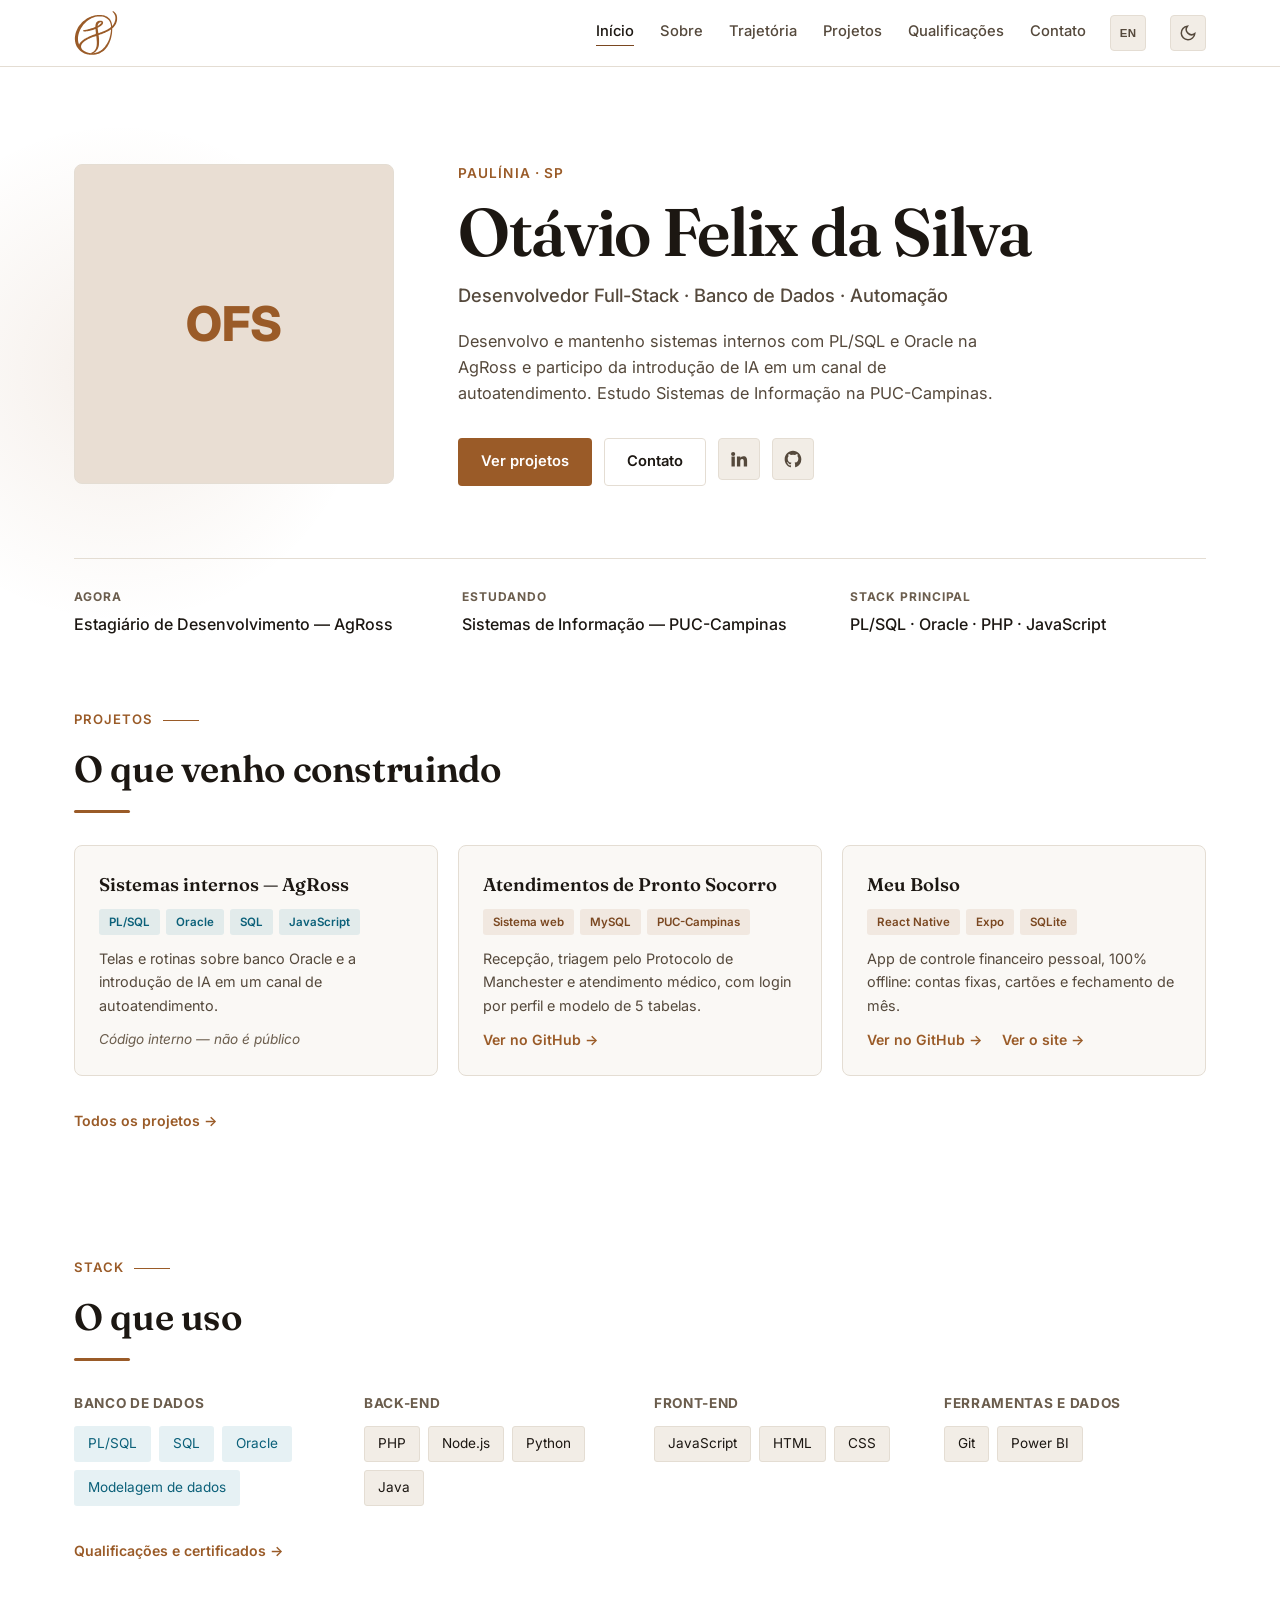
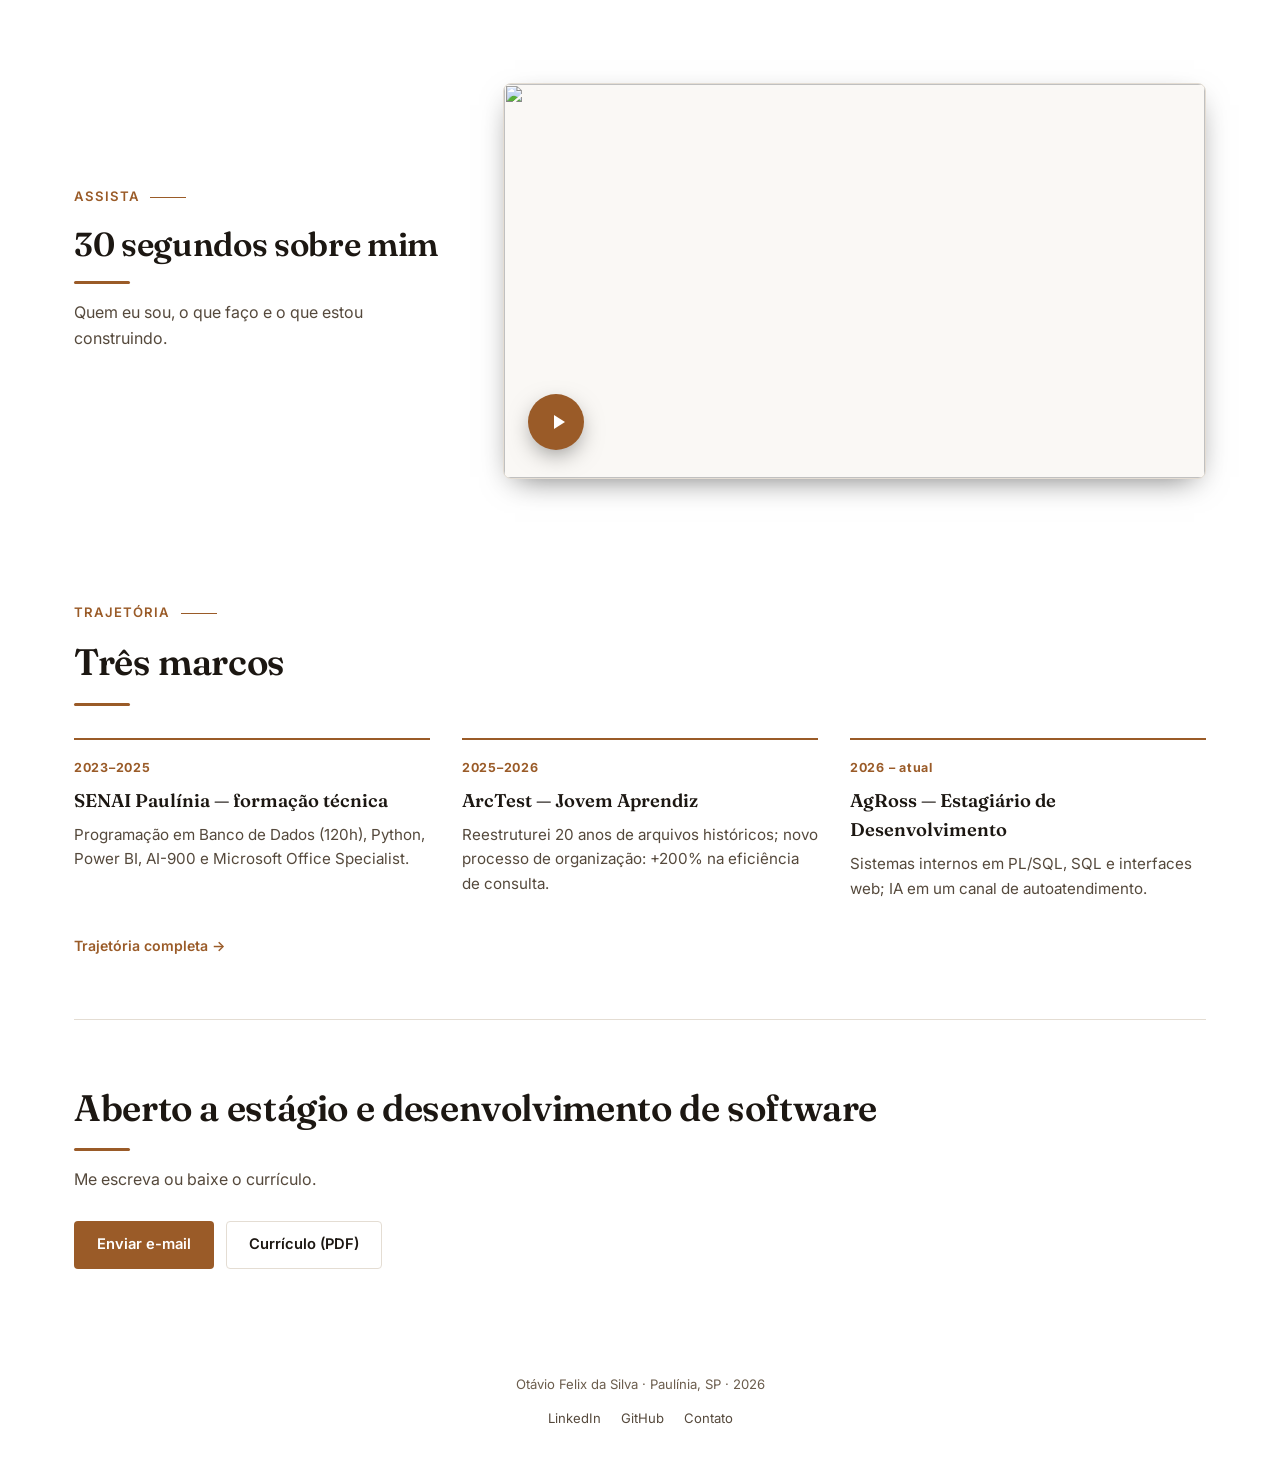
==== commit 8d192deb: "Adiciona a nova logo (assinatura OFS) ao site - A arte do PDF "Logo OFS" foi vetorizada (SVG) a part" ====
--- a/index.html
+++ b/index.html
@@ -28,6 +28,7 @@
 {"@context":"https://schema.org","@type":"Person","name":"Otávio Felix da Silva","jobTitle":"Estagiário de Desenvolvimento","worksFor":{"@type":"Organization","name":"AgRoss"},"alumniOf":{"@type":"CollegeOrUniversity","name":"PUC-Campinas"},"address":{"@type":"PostalAddress","addressLocality":"Paulínia","addressRegion":"SP","addressCountry":"BR"},"url":"https://otaviofelix-in.github.io/site-pessoal/","sameAs":["https://www.linkedin.com/in/otaviofelix","https://github.com/OtavioFelix-in"],"knowsAbout":["PL/SQL","Oracle","SQL","PHP","JavaScript","Python","Java","Node.js"]}
 </script>
 <link rel="icon" href="assets/favicon.svg" type="image/svg+xml">
+<link rel="apple-touch-icon" href="assets/apple-touch-icon.png">
 <link rel="stylesheet" href="css/style.css">
 </head>
 <body>
@@ -36,7 +37,7 @@
 
 <header class="nav" id="nav">
   <div class="nav-inner">
-    <a href="index.html" class="nav-logo" aria-label="Otávio Felix — início">ofs<span class="dot">.</span></a>
+    <a href="index.html" class="nav-logo" aria-label="Otávio Felix — início"><span class="nav-logo-mark" aria-hidden="true"></span></a>
     <nav class="nav-links" id="nav-links">
       <a href="index.html" class="active" aria-current="page" data-en="Home">Início</a>
       <a href="sobre.html" data-en="About">Sobre</a>
--- a/css/style.css
+++ b/css/style.css
@@ -92,22 +92,29 @@
 .nav-inner {
   max-width: 1100px;
   margin: 0 auto;
-  padding: 14px 24px;
+  padding: 10px 24px;
   display: flex;
   align-items: center;
   gap: 24px;
 }
+/* Assinatura OFS: o SVG vira máscara e a cor vem do tema (acento), então serve ao claro e ao escuro */
 .nav-logo {
-  font-family: var(--serif);
-  font-style: italic;
-  font-weight: 600;
-  font-size: 1.55rem;
-  line-height: 1;
-  color: var(--text);
+  display: inline-flex;
+  align-items: center;
+  color: var(--accent);
+  line-height: 0;
   text-decoration: none;
-  letter-spacing: -0.01em;
-}
-.nav-logo .dot { color: var(--accent); }
+  transition: color 0.15s;
+}
+.nav-logo:hover { color: var(--accent-dim); }
+.nav-logo-mark {
+  display: block;
+  width: 44px;
+  height: 46px;
+  background: currentColor;
+  -webkit-mask: url(../assets/logo-ofs-nav.svg) center / contain no-repeat;
+  mask: url(../assets/logo-ofs-nav.svg) center / contain no-repeat;
+}
 .nav-links {
   display: flex;
   gap: 26px;
@@ -859,8 +866,8 @@
   .hero-pitch { margin-left: auto; margin-right: auto; }
   .hero-actions { justify-content: center; }
   .hero { min-height: auto; padding: 56px 20px 48px; }
-  .nav-inner { padding: 12px 16px; gap: 12px; }
-  .nav-logo { font-size: 1.35rem; }
+  .nav-inner { padding: 10px 16px; gap: 12px; }
+  .nav-logo-mark { width: 38px; height: 39px; }
   .section { padding: 64px 16px; }
   .courses li em { white-space: normal; }
   .btn { font-size: 0.88rem; padding: 10px 18px; }
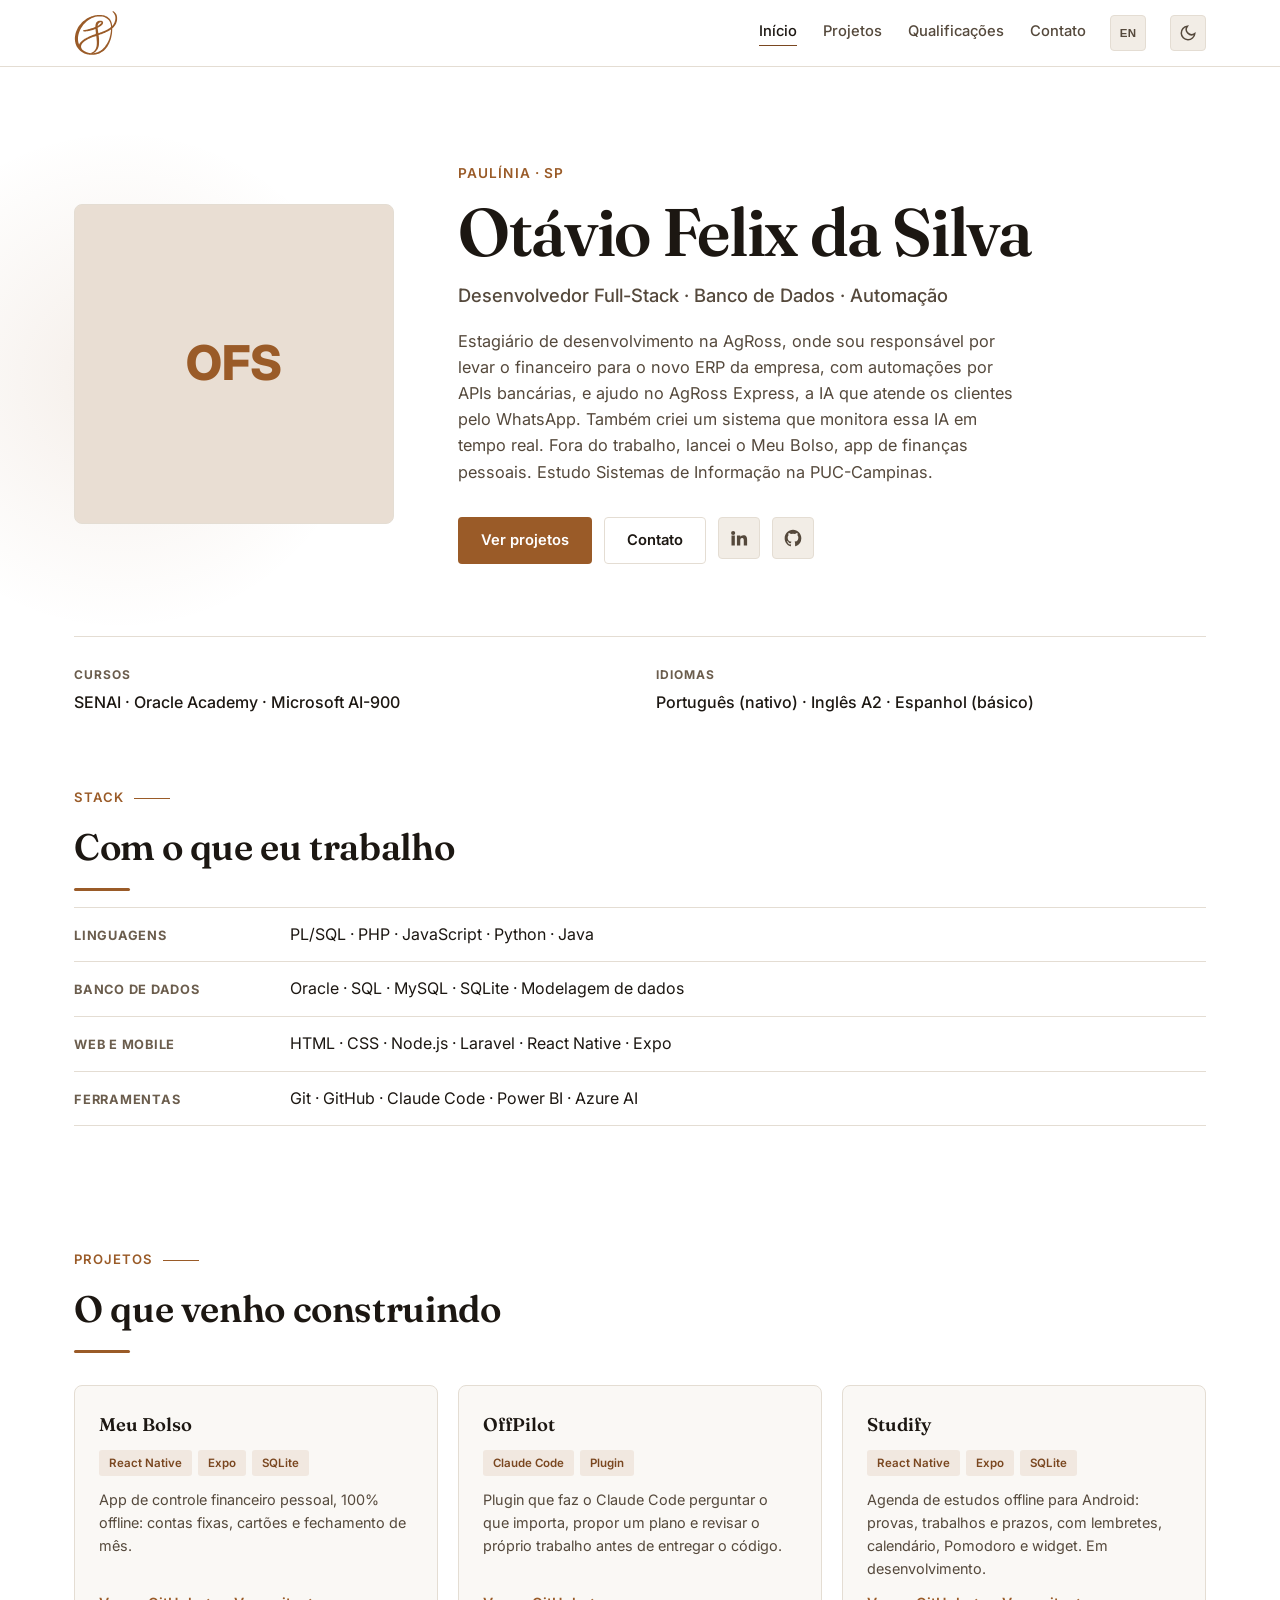
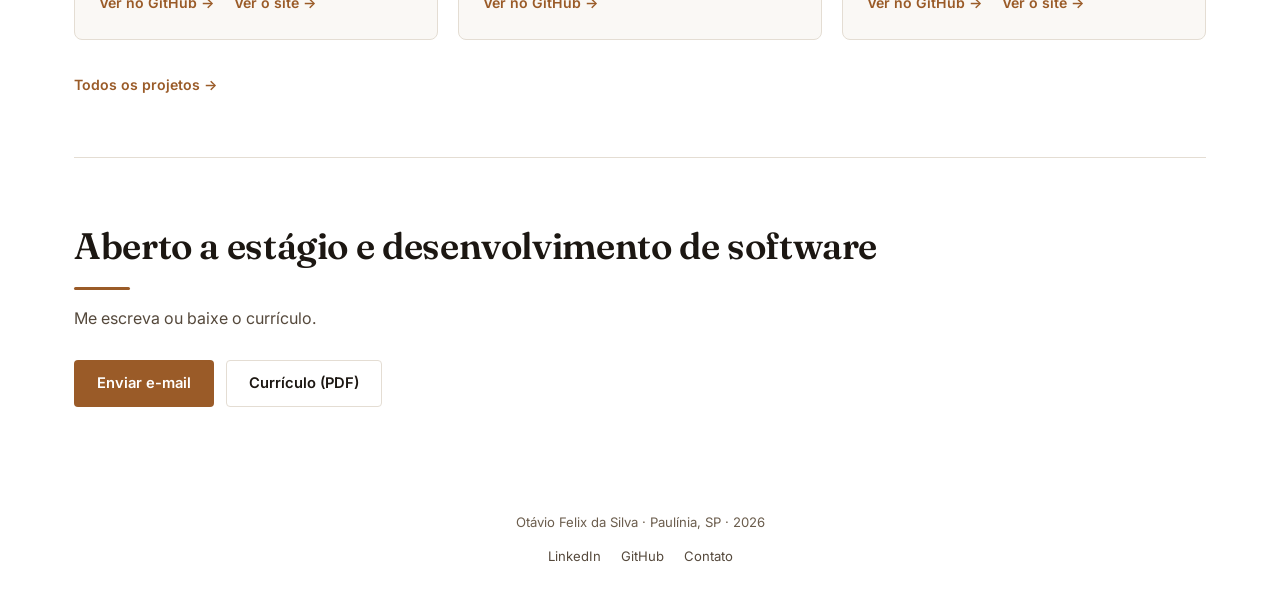
==== commit 0052955a: "Reorganiza o site: projetos em grupos, stack na inicial e lista de cursos - Inicial: texto do topo m" ====
--- a/index.html
+++ b/index.html
@@ -14,8 +14,8 @@
 <meta property="og:description" content="Otávio Felix da Silva — Desenvolvedor Full-Stack, Banco de Dados e Automação. PL/SQL, SQL, PHP, Python, JavaScript. Estudante de Sistemas de Informação.">
 <meta property="og:type" content="website">
 <meta property="og:locale" content="pt_BR">
-<meta property="og:url" content="https://otaviofelix-in.github.io/site-pessoal/">
-<meta property="og:image" content="https://otaviofelix-in.github.io/site-pessoal/assets/video-capa.jpg">
+<meta property="og:url" content="https://otaviofelix-in.github.io/site/">
+<meta property="og:image" content="https://otaviofelix-in.github.io/site/assets/video-capa.jpg">
 <meta property="og:image:width" content="1280">
 <meta property="og:image:height" content="720">
 <meta name="twitter:card" content="summary_large_image">
@@ -25,10 +25,13 @@
 <link rel="preconnect" href="https://fonts.gstatic.com" crossorigin>
 <link href="https://fonts.googleapis.com/css2?family=Inter:wght@400;500;600;700;800&family=Fraunces:ital,opsz,wght@0,9..144,500;0,9..144,600;0,9..144,700;1,9..144,500&display=swap" rel="stylesheet">
 <script type="application/ld+json">
-{"@context":"https://schema.org","@type":"Person","name":"Otávio Felix da Silva","jobTitle":"Estagiário de Desenvolvimento","worksFor":{"@type":"Organization","name":"AgRoss"},"alumniOf":{"@type":"CollegeOrUniversity","name":"PUC-Campinas"},"address":{"@type":"PostalAddress","addressLocality":"Paulínia","addressRegion":"SP","addressCountry":"BR"},"url":"https://otaviofelix-in.github.io/site-pessoal/","sameAs":["https://www.linkedin.com/in/otaviofelix","https://github.com/OtavioFelix-in"],"knowsAbout":["PL/SQL","Oracle","SQL","PHP","JavaScript","Python","Java","Node.js"]}
+{"@context":"https://schema.org","@type":"Person","name":"Otávio Felix da Silva","jobTitle":"Estagiário de Desenvolvimento","worksFor":{"@type":"Organization","name":"AgRoss"},"alumniOf":{"@type":"CollegeOrUniversity","name":"PUC-Campinas"},"address":{"@type":"PostalAddress","addressLocality":"Paulínia","addressRegion":"SP","addressCountry":"BR"},"url":"https://otaviofelix-in.github.io/site/","sameAs":["https://www.linkedin.com/in/otaviofelix","https://github.com/OtavioFelix-in"],"knowsAbout":["PL/SQL","Oracle","SQL","PHP","JavaScript","Python","Java","Node.js"]}
 </script>
-<link rel="icon" href="assets/favicon.svg" type="image/svg+xml">
-<link rel="apple-touch-icon" href="assets/apple-touch-icon.png">
+<link rel="icon" href="assets/favicon.svg?v=2" type="image/svg+xml">
+<link rel="icon" href="assets/favicon-32.png?v=2" sizes="32x32" type="image/png">
+<link rel="icon" href="assets/favicon-48.png?v=2" sizes="48x48" type="image/png">
+<link rel="shortcut icon" href="favicon.ico?v=2">
+<link rel="apple-touch-icon" href="assets/apple-touch-icon.png?v=2">
 <link rel="stylesheet" href="css/style.css">
 </head>
 <body>
@@ -40,8 +43,6 @@
     <a href="index.html" class="nav-logo" aria-label="Otávio Felix — início"><span class="nav-logo-mark" aria-hidden="true"></span></a>
     <nav class="nav-links" id="nav-links">
       <a href="index.html" class="active" aria-current="page" data-en="Home">Início</a>
-      <a href="sobre.html" data-en="About">Sobre</a>
-      <a href="trajetoria.html" data-en="Journey">Trajetória</a>
       <a href="projetos.html" data-en="Projects">Projetos</a>
       <a href="skills.html" data-en="Qualifications">Qualificações</a>
       <a href="contato.html" data-en="Contact">Contato</a>
@@ -72,9 +73,12 @@
         <p class="hero-eyebrow">Paulínia · SP</p>
         <h1>Otávio Felix da Silva</h1>
         <p class="hero-role" data-en="Full-Stack Developer · Database · Automation">Desenvolvedor Full-Stack · Banco de Dados · Automação</p>
-        <p class="hero-pitch" data-en="I build and maintain internal systems with PL/SQL and Oracle at AgRoss, and I'm part of bringing AI into a customer self-service channel. Information Systems student at PUC-Campinas.">
-          Desenvolvo e mantenho sistemas internos com PL/SQL e Oracle na AgRoss e participo da
-          introdução de IA em um canal de autoatendimento. Estudo Sistemas de Informação na PUC-Campinas.
+        <p class="hero-pitch" data-en="Development intern at AgRoss, where I'm responsible for moving the finance area to the company's new ERP, with banking-API automations, and I help build AgRoss Express, the AI that serves customers on WhatsApp. I also created a system that monitors that AI in real time. Outside work, I launched Meu Bolso, a personal finance app. Information Systems student at PUC-Campinas.">
+          Estagiário de desenvolvimento na AgRoss, onde sou responsável por levar o financeiro para o
+          novo ERP da empresa, com automações por APIs bancárias, e ajudo no AgRoss Express, a IA que
+          atende os clientes pelo WhatsApp. Também criei um sistema que monitora essa IA em tempo real.
+          Fora do trabalho, lancei o Meu Bolso, app de finanças pessoais. Estudo Sistemas de Informação
+          na PUC-Campinas.
         </p>
         <div class="hero-actions">
           <a href="projetos.html" class="btn btn-primary" data-en="View projects">Ver projetos</a>
@@ -85,9 +89,20 @@
       </div>
     </div>
     <dl class="hero-facts">
-      <div><dt data-en="Now">Agora</dt><dd data-en="Development Intern — AgRoss">Estagiário de Desenvolvimento — AgRoss</dd></div>
-      <div><dt data-en="Studying">Estudando</dt><dd data-en="Information Systems — PUC-Campinas">Sistemas de Informação — PUC-Campinas</dd></div>
-      <div><dt data-en="Main stack">Stack principal</dt><dd>PL/SQL · Oracle · PHP · JavaScript</dd></div>
+      <div><dt data-en="Courses">Cursos</dt><dd data-en="SENAI · Oracle Academy · Microsoft AI-900">SENAI · Oracle Academy · Microsoft AI-900</dd></div>
+      <div><dt data-en="Languages">Idiomas</dt><dd data-en="Portuguese (native) · English A2 · Spanish (basic)">Português (nativo) · Inglês A2 · Espanhol (básico)</dd></div>
+    </dl>
+  </section>
+
+  <!-- STACK -->
+  <section class="section" id="stack">
+    <p class="section-eyebrow">Stack</p>
+    <h2 class="section-title" data-en="What I work with">Com o que eu trabalho</h2>
+    <dl class="stack-list">
+      <div><dt data-en="Languages">Linguagens</dt><dd>PL/SQL · PHP · JavaScript · Python · Java</dd></div>
+      <div><dt data-en="Database">Banco de dados</dt><dd data-en="Oracle · SQL · MySQL · SQLite · Data modeling">Oracle · SQL · MySQL · SQLite · Modelagem de dados</dd></div>
+      <div><dt data-en="Web & mobile">Web e mobile</dt><dd>HTML · CSS · Node.js · Laravel · React Native · Expo</dd></div>
+      <div><dt data-en="Tools">Ferramentas</dt><dd>Git · GitHub · Claude Code · Power BI · Azure AI</dd></div>
     </dl>
   </section>
 
@@ -98,87 +113,30 @@
     <div class="cards featured-grid">
       <article class="card">
         <div class="card-top">
-          <h3 data-en="Internal systems — AgRoss">Sistemas internos — AgRoss</h3>
-          <div class="card-tags chips-db"><span>PL/SQL</span><span>Oracle</span><span>SQL</span><span>JavaScript</span></div>
-        </div>
-        <p class="card-problem" data-en="Screens and routines on top of an Oracle database, plus AI in a self-service channel.">Telas e rotinas sobre banco Oracle e a introdução de IA em um canal de autoatendimento.</p>
-        <span class="card-note" data-en="Internal code — not public">Código interno — não é público</span>
-      </article>
-      <article class="card">
-        <div class="card-top">
-          <h3 data-en="Emergency Room Care System">Atendimentos de Pronto Socorro</h3>
-          <div class="card-tags"><span data-en="Web system">Sistema web</span><span>MySQL</span><span>PUC-Campinas</span></div>
-        </div>
-        <p class="card-problem" data-en="Reception, triage by the Manchester Protocol and medical care, with profile-based login and a 5-table model.">Recepção, triagem pelo Protocolo de Manchester e atendimento médico, com login por perfil e modelo de 5 tabelas.</p>
-        <div class="card-links"><a href="https://github.com/OtavioFelix-in/Projeto-Integrador2" target="_blank" rel="noopener" class="card-link" data-en="View on GitHub →">Ver no GitHub →</a></div>
-      </article>
-      <article class="card">
-        <div class="card-top">
           <h3>Meu Bolso</h3>
           <div class="card-tags"><span>React Native</span><span>Expo</span><span>SQLite</span></div>
         </div>
         <p class="card-problem" data-en="Offline personal finance app: fixed bills, credit cards and monthly closing.">App de controle financeiro pessoal, 100% offline: contas fixas, cartões e fechamento de mês.</p>
         <div class="card-links"><a href="https://github.com/OtavioFelix-in/MeuBolso" target="_blank" rel="noopener" class="card-link" data-en="View on GitHub →">Ver no GitHub →</a><a href="https://otaviofelix-in.github.io/MeuBolso-Site/" target="_blank" rel="noopener" class="card-link" data-en="Visit the site →">Ver o site →</a></div>
       </article>
+      <article class="card">
+        <div class="card-top">
+          <h3>OffPilot</h3>
+          <div class="card-tags"><span>Claude Code</span><span>Plugin</span></div>
+        </div>
+        <p class="card-problem" data-en="A plugin that makes Claude Code ask what matters, propose a plan and review its own work before delivering code.">Plugin que faz o Claude Code perguntar o que importa, propor um plano e revisar o próprio trabalho antes de entregar o código.</p>
+        <div class="card-links"><a href="https://github.com/OtavioFelix-in/OffPilot" target="_blank" rel="noopener" class="card-link" data-en="View on GitHub →">Ver no GitHub →</a></div>
+      </article>
+      <article class="card">
+        <div class="card-top">
+          <h3>Studify</h3>
+          <div class="card-tags"><span>React Native</span><span>Expo</span><span>SQLite</span></div>
+        </div>
+        <p class="card-problem" data-en="Offline Android study planner: exams, assignments and deadlines, with reminders, calendar, Pomodoro and a home-screen widget. In development.">Agenda de estudos offline para Android: provas, trabalhos e prazos, com lembretes, calendário, Pomodoro e widget. Em desenvolvimento.</p>
+        <div class="card-links"><a href="https://github.com/OtavioFelix-in/Studify" target="_blank" rel="noopener" class="card-link" data-en="View on GitHub →">Ver no GitHub →</a><a href="https://otaviofelix-in.github.io/Studify-Site/" target="_blank" rel="noopener" class="card-link" data-en="Visit the site →">Ver o site →</a></div>
+      </article>
     </div>
     <p class="section-more"><a class="card-link" href="projetos.html" data-en="All projects →">Todos os projetos →</a></p>
-  </section>
-
-  <!-- STACK -->
-  <section class="section" id="stack">
-    <p class="section-eyebrow" data-en="Stack">Stack</p>
-    <h2 class="section-title" data-en="What I use">O que uso</h2>
-    <div class="skills-grid">
-      <div class="skill-group"><h3 data-en="Database">Banco de dados</h3><div class="chips chips-db"><span>PL/SQL</span><span>SQL</span><span>Oracle</span><span data-en="Data modeling">Modelagem de dados</span></div></div>
-      <div class="skill-group"><h3>Back-end</h3><div class="chips"><span>PHP</span><span>Node.js</span><span>Python</span><span>Java</span></div></div>
-      <div class="skill-group"><h3>Front-end</h3><div class="chips"><span>JavaScript</span><span>HTML</span><span>CSS</span></div></div>
-      <div class="skill-group"><h3 data-en="Tools & data">Ferramentas e dados</h3><div class="chips"><span>Git</span><span>Power BI</span></div></div>
-    </div>
-    <p class="section-more"><a class="card-link" href="skills.html" data-en="Qualifications and certificates →">Qualificações e certificados →</a></p>
-  </section>
-
-  <!-- VÍDEO -->
-  <section class="section section-video" id="video">
-    <div class="video-row">
-      <div class="video-copy">
-        <p class="section-eyebrow" data-en="Watch">Assista</p>
-        <h2 class="section-title" data-en="30 seconds about me">30 segundos sobre mim</h2>
-        <p class="section-note" data-en="Who I am, what I do and what I'm building.">Quem eu sou, o que faço e o que estou construindo.</p>
-      </div>
-      <div class="video-embed" data-yt="D_170oD0nEI">
-        <button type="button" class="video-play" aria-label="Reproduzir vídeo de apresentação">
-          <img src="assets/video-capa.jpg" alt="" loading="lazy" width="1280" height="720">
-          <span class="video-play-icon" aria-hidden="true"><svg viewBox="0 0 24 24" width="30" height="30" fill="currentColor"><path d="M8 5v14l11-7z"/></svg></span>
-        </button>
-        <noscript>
-          <a href="https://www.youtube.com/watch?v=D_170oD0nEI" target="_blank" rel="noopener">Assistir no YouTube</a>
-        </noscript>
-      </div>
-    </div>
-  </section>
-
-  <!-- TRÊS MARCOS -->
-  <section class="section" id="marcos">
-    <p class="section-eyebrow" data-en="Journey">Trajetória</p>
-    <h2 class="section-title" data-en="Three milestones">Três marcos</h2>
-    <ol class="milestones">
-      <li>
-        <span class="ms-year">2023–2025</span>
-        <h3 data-en="SENAI Paulínia — technical training">SENAI Paulínia — formação técnica</h3>
-        <p data-en="Database Programming (120h), Python, Power BI, AI-900 and Microsoft Office Specialist.">Programação em Banco de Dados (120h), Python, Power BI, AI-900 e Microsoft Office Specialist.</p>
-      </li>
-      <li>
-        <span class="ms-year">2025–2026</span>
-        <h3 data-en="ArcTest — Apprentice">ArcTest — Jovem Aprendiz</h3>
-        <p data-en="Restructured 20 years of historical files; new organization process: +200% query efficiency.">Reestruturei 20 anos de arquivos históricos; novo processo de organização: +200% na eficiência de consulta.</p>
-      </li>
-      <li>
-        <span class="ms-year" data-en="2026 – present">2026 – atual</span>
-        <h3 data-en="AgRoss — Development Intern">AgRoss — Estagiário de Desenvolvimento</h3>
-        <p data-en="Internal systems in PL/SQL, SQL and web interfaces; AI in a self-service channel.">Sistemas internos em PL/SQL, SQL e interfaces web; IA em um canal de autoatendimento.</p>
-      </li>
-    </ol>
-    <p class="section-more"><a class="card-link" href="trajetoria.html" data-en="Full journey →">Trajetória completa →</a></p>
   </section>
 
   <!-- CHAMADA FINAL -->
--- a/css/style.css
+++ b/css/style.css
@@ -348,44 +348,6 @@
 }
 /* Páginas sem Hero acima precisam de mais respiro no topo */
 .section-first { padding-top: 72px; }
-
-/* ============ Vídeo (embed sob demanda) ============ */
-.section-video { padding-bottom: 40px; }
-.video-embed {
-  position: relative;
-  max-width: 960px;
-  aspect-ratio: 16 / 9;
-  border: 1px solid var(--border);
-  border-radius: var(--radius);
-  overflow: hidden;
-  background: var(--bg-elev);
-  box-shadow: var(--shadow);
-}
-.video-embed iframe,
-.video-play,
-.video-play img { position: absolute; inset: 0; width: 100%; height: 100%; }
-.video-play { padding: 0; border: 0; background: none; cursor: pointer; color: #fff; }
-.video-play img { object-fit: cover; transition: transform .4s ease, filter .3s ease; }
-.video-play:hover img { transform: scale(1.02); filter: brightness(.85); }
-.video-play-icon {
-  position: absolute;
-  top: 50%; left: 50%;
-  width: 76px; height: 76px;
-  margin: -38px 0 0 -38px;
-  display: flex; align-items: center; justify-content: center;
-  border-radius: 50%;
-  background: var(--accent);
-  color: var(--accent-ink);
-  box-shadow: 0 8px 24px -6px rgba(0,0,0,.5);
-  transition: transform .2s ease;
-}
-.video-play-icon svg { margin-left: 4px; }
-.video-play:hover .video-play-icon { transform: scale(1.08); }
-.video-play:focus-visible { outline: 3px solid var(--accent); outline-offset: -3px; }
-@media (max-width: 760px) {
-  .section-video { padding-bottom: 24px; }
-  .video-play-icon { width: 60px; height: 60px; margin: -30px 0 0 -30px; }
-}
 
 /* ============ About ============ */
 .about-grid {
@@ -914,7 +876,7 @@
   margin: 72px auto 0;
   padding: 28px 0 8px;
   display: grid;
-  grid-template-columns: repeat(3, 1fr);
+  grid-template-columns: repeat(2, 1fr);
   gap: 32px;
   border-top: 1px solid var(--border);
 }
@@ -938,16 +900,6 @@
 /* Projetos em destaque */
 .featured-grid { grid-template-columns: repeat(3, 1fr); }
 
-/* Vídeo ao lado do texto, na grade da página */
-.section-video { padding-bottom: 60px; }
-.video-row { display: grid; grid-template-columns: minmax(260px, 0.85fr) 1.6fr; gap: 56px; align-items: center; }
-.video-copy .section-title { font-size: clamp(1.6rem, 2.6vw, 2.1rem); }
-.video-embed { max-width: none; }
-
-/* Play no canto: no centro ele tampava o nome que está na capa do vídeo */
-.video-play-icon { top: auto; left: 24px; bottom: 28px; width: 56px; height: 56px; margin: 0; }
-.video-play-icon svg { width: 24px; height: 24px; }
-
 /* Três marcos */
 .milestones { list-style: none; margin: 32px 0 0; padding: 0; display: grid; grid-template-columns: repeat(3, 1fr); gap: 32px; }
 .milestones li { padding-top: 18px; border-top: 2px solid var(--accent); }
@@ -1002,7 +954,6 @@
 
 @media (max-width: 900px) {
   .featured-grid, .milestones { grid-template-columns: 1fr; }
-  .video-row { grid-template-columns: 1fr; gap: 24px; }
   .hero-facts { grid-template-columns: 1fr; gap: 20px; margin-top: 48px; }
   .about-base-row { grid-template-columns: 1fr; gap: 8px; }
 }
@@ -1015,3 +966,111 @@
   .hero-facts { text-align: left; }
   .section { padding-block: 48px; }
 }
+
+/* ============ Projetos agrupados (trabalho / próprios / faculdade) ============ */
+.project-group {
+  display: flex;
+  align-items: center;
+  gap: 14px;
+  margin: 56px 0 0;
+  font-family: var(--serif);
+  font-size: 1.35rem;
+  font-weight: 600;
+}
+.project-group::after {
+  content: '';
+  flex: 1;
+  height: 1px;
+  background: var(--border);
+}
+.project-group + .cards { margin-top: 20px; }
+.cards-wide { grid-template-columns: 1fr; }
+.cards-two { grid-template-columns: repeat(2, 1fr); }
+.card-wide .card-top { display: grid; grid-template-columns: auto 1fr; column-gap: 16px; align-items: center; }
+.card-wide .card-icon { grid-row: span 2; margin-bottom: 0; }
+.card-wide .card-top h3 { margin-bottom: 6px; }
+.card-list { margin: 14px 0 18px; padding-left: 20px; display: grid; gap: 8px; color: var(--text-dim); }
+.card-list li::marker { color: var(--accent); }
+.card-status {
+  align-self: flex-start;
+  display: inline-block;
+  margin-bottom: 10px;
+  padding: 3px 10px;
+  border: 1px solid var(--border);
+  border-radius: 999px;
+  font-size: 0.72rem;
+  font-weight: 600;
+  letter-spacing: 0.02em;
+  color: var(--text-dim);
+}
+.card-status.is-live { border-color: var(--accent-dim); color: var(--accent); }
+@media (max-width: 760px) {
+  .cards-two { grid-template-columns: 1fr; }
+  .card-wide .card-top { display: block; }
+  .card-wide .card-icon { margin-bottom: 16px; }
+}
+
+/* Qualificações: desenvolvimento profissional em linha inteira, abaixo da grade */
+.skill-group-wide { margin-top: 40px; }
+
+/* Qualificações: lista completa de cursos, agrupada por instituição */
+.courses { margin-top: 8px; }
+.course-group { margin-top: 28px; }
+.course-group h3 {
+  margin: 0 0 8px;
+  font-size: 0.85rem;
+  text-transform: uppercase;
+  letter-spacing: 0.05em;
+  color: var(--text-dimmer);
+}
+.course-list { list-style: none; margin: 0; padding: 0; border-top: 1px solid var(--border); }
+.course-list li {
+  display: grid;
+  grid-template-columns: 1fr auto 96px;
+  gap: 16px;
+  align-items: baseline;
+  padding: 10px 0;
+  border-bottom: 1px solid var(--border);
+}
+.course-name { color: var(--text); }
+.course-meta { color: var(--text-dimmer); font-size: 0.85rem; font-variant-numeric: tabular-nums; white-space: nowrap; }
+.course-link { justify-self: end; font-size: 0.85rem; font-weight: 600; color: var(--accent); }
+.course-link:hover { text-decoration: underline; }
+@media (max-width: 760px) {
+  .course-list li { grid-template-columns: 1fr auto; }
+  .course-meta { grid-column: 1; }
+  .course-link { grid-row: 1 / span 2; grid-column: 2; align-self: center; }
+}
+
+/* Cursos: a origem (instituição · horas · ano) é o link do certificado */
+.courses-hint { margin: 8px 0 0; font-size: 0.85rem; color: var(--text-dimmer); }
+.course-list li { grid-template-columns: 1fr auto; }
+.course-src { display: flex; flex-wrap: wrap; justify-content: flex-end; gap: 4px 16px; font-size: 0.85rem; font-variant-numeric: tabular-nums; color: var(--text-dimmer); }
+.course-src a { color: var(--text-dim); text-decoration: none; border-bottom: 1px solid var(--border); }
+.course-src a:hover { color: var(--accent); border-color: var(--accent); }
+@media (max-width: 760px) {
+  .course-list li { grid-template-columns: 1fr; gap: 2px; }
+  .course-src { justify-content: flex-start; }
+}
+
+/* Stack na inicial: linhas, no mesmo formato da lista de cursos */
+.stack-list { margin: 0; border-top: 1px solid var(--border); }
+.stack-list > div {
+  display: grid;
+  grid-template-columns: 200px 1fr;
+  gap: 16px;
+  align-items: baseline;
+  padding: 14px 0;
+  border-bottom: 1px solid var(--border);
+}
+.stack-list dt {
+  font-size: 0.8rem;
+  font-weight: 700;
+  letter-spacing: 0.06em;
+  text-transform: uppercase;
+  color: var(--text-dimmer);
+}
+.stack-list dd { margin: 0; color: var(--text); }
+@media (max-width: 760px) {
+  .stack-list > div { grid-template-columns: 1fr; gap: 4px; }
+}
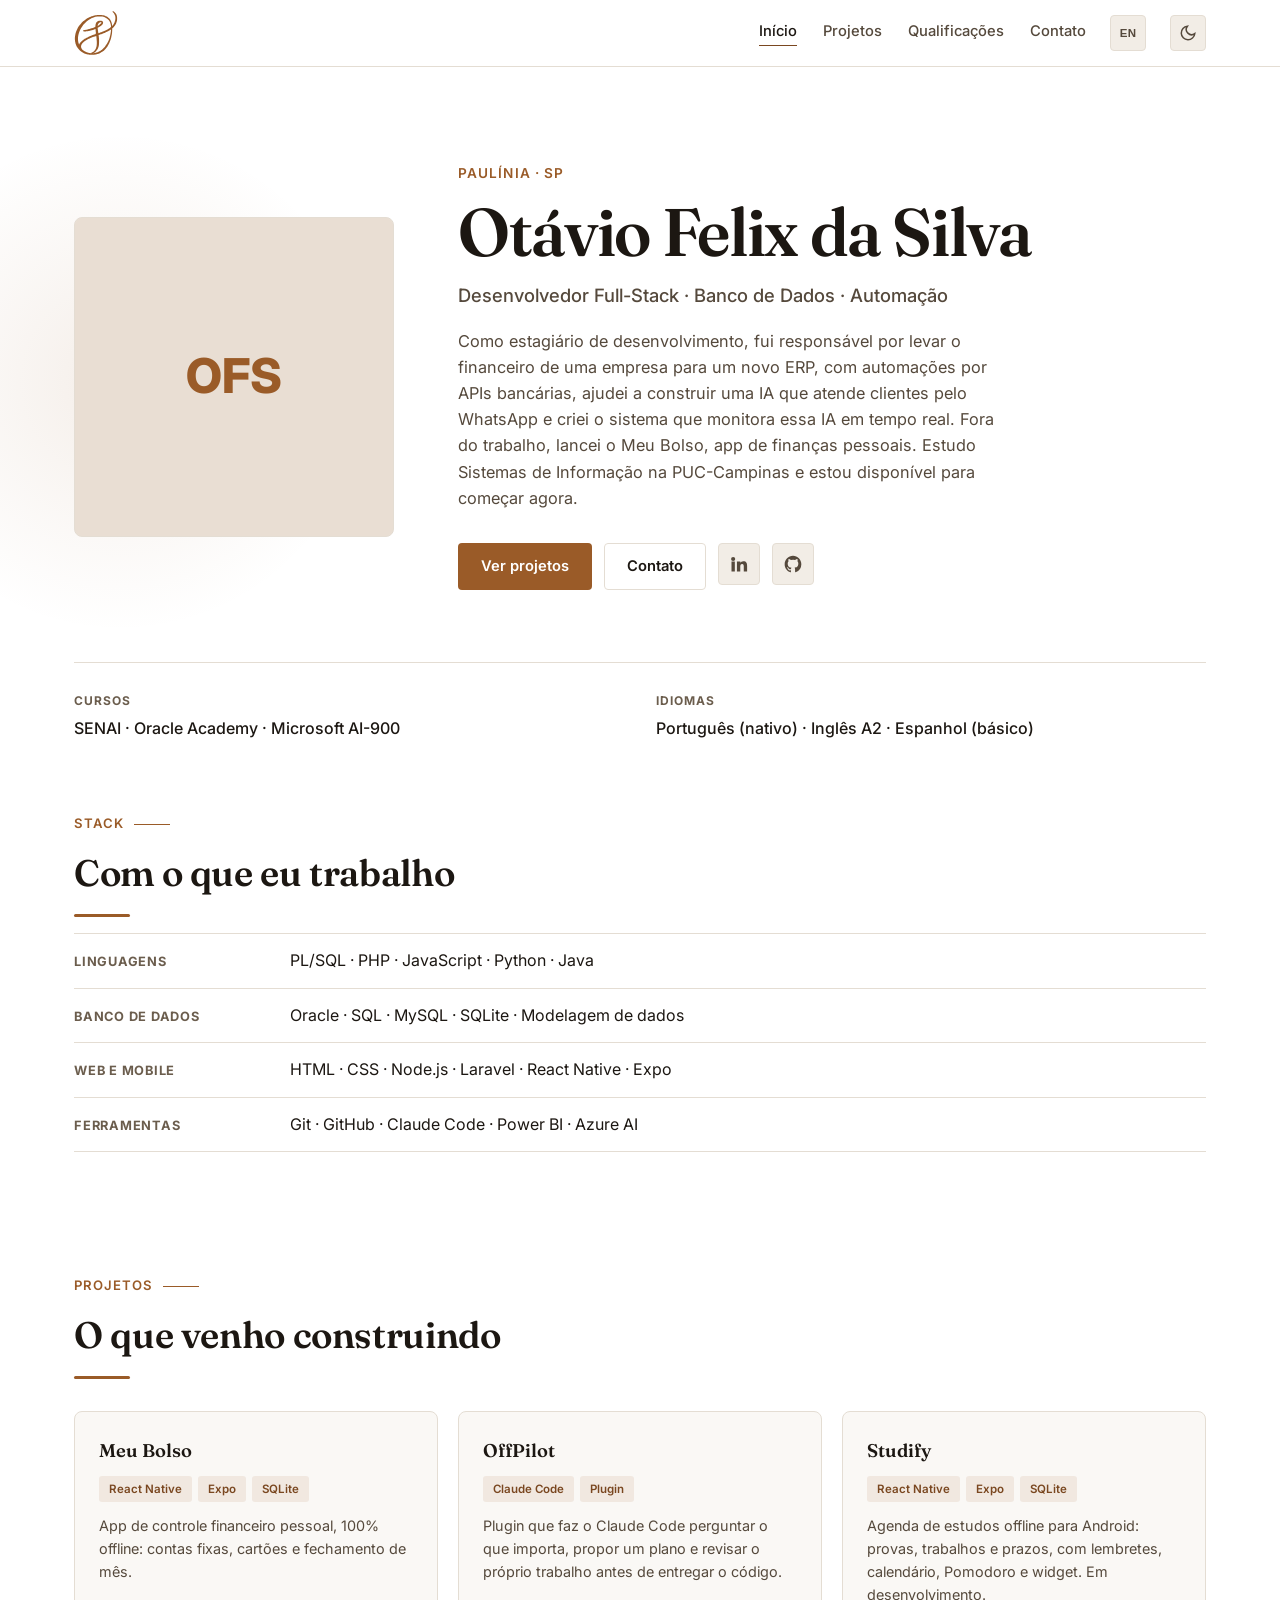
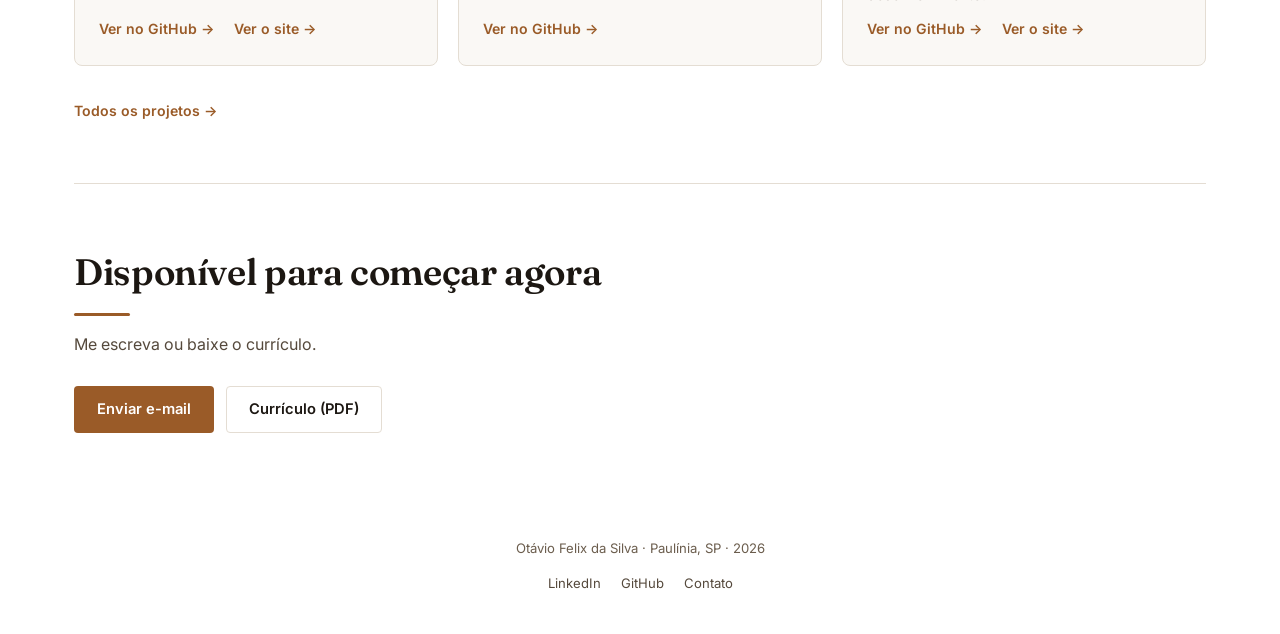
==== commit 9cdb6cd9: "Atualiza o site apos o fim do estagio - Topo e projetos com o estagio no passado; card da AgRoss com" ====
--- a/index.html
+++ b/index.html
@@ -25,7 +25,7 @@
 <link rel="preconnect" href="https://fonts.gstatic.com" crossorigin>
 <link href="https://fonts.googleapis.com/css2?family=Inter:wght@400;500;600;700;800&family=Fraunces:ital,opsz,wght@0,9..144,500;0,9..144,600;0,9..144,700;1,9..144,500&display=swap" rel="stylesheet">
 <script type="application/ld+json">
-{"@context":"https://schema.org","@type":"Person","name":"Otávio Felix da Silva","jobTitle":"Estagiário de Desenvolvimento","worksFor":{"@type":"Organization","name":"AgRoss"},"alumniOf":{"@type":"CollegeOrUniversity","name":"PUC-Campinas"},"address":{"@type":"PostalAddress","addressLocality":"Paulínia","addressRegion":"SP","addressCountry":"BR"},"url":"https://otaviofelix-in.github.io/site/","sameAs":["https://www.linkedin.com/in/otaviofelix","https://github.com/OtavioFelix-in"],"knowsAbout":["PL/SQL","Oracle","SQL","PHP","JavaScript","Python","Java","Node.js"]}
+{"@context":"https://schema.org","@type":"Person","name":"Otávio Felix da Silva","jobTitle":"Desenvolvedor Full Stack","alumniOf":{"@type":"CollegeOrUniversity","name":"PUC-Campinas"},"address":{"@type":"PostalAddress","addressLocality":"Paulínia","addressRegion":"SP","addressCountry":"BR"},"url":"https://otaviofelix-in.github.io/site/","sameAs":["https://www.linkedin.com/in/otaviofelix","https://github.com/OtavioFelix-in"],"knowsAbout":["PL/SQL","Oracle","SQL","PHP","JavaScript","Python","Java","Node.js"]}
 </script>
 <link rel="icon" href="assets/favicon.svg?v=2" type="image/svg+xml">
 <link rel="icon" href="assets/favicon-32.png?v=2" sizes="32x32" type="image/png">
@@ -73,12 +73,12 @@
         <p class="hero-eyebrow">Paulínia · SP</p>
         <h1>Otávio Felix da Silva</h1>
         <p class="hero-role" data-en="Full-Stack Developer · Database · Automation">Desenvolvedor Full-Stack · Banco de Dados · Automação</p>
-        <p class="hero-pitch" data-en="Development intern at AgRoss, where I'm responsible for moving the finance area to the company's new ERP, with banking-API automations, and I help build AgRoss Express, the AI that serves customers on WhatsApp. I also created a system that monitors that AI in real time. Outside work, I launched Meu Bolso, a personal finance app. Information Systems student at PUC-Campinas.">
-          Estagiário de desenvolvimento na AgRoss, onde sou responsável por levar o financeiro para o
-          novo ERP da empresa, com automações por APIs bancárias, e ajudo no AgRoss Express, a IA que
-          atende os clientes pelo WhatsApp. Também criei um sistema que monitora essa IA em tempo real.
-          Fora do trabalho, lancei o Meu Bolso, app de finanças pessoais. Estudo Sistemas de Informação
-          na PUC-Campinas.
+        <p class="hero-pitch" data-en="As a development intern, I was responsible for moving a company's finance area to a new ERP, with banking-API automations, helped build an AI that serves customers on WhatsApp and created the system that monitors that AI in real time. Outside work, I launched Meu Bolso, a personal finance app. Information Systems student at PUC-Campinas, available to start now.">
+          Como estagiário de desenvolvimento, fui responsável por levar o financeiro de uma empresa para
+          um novo ERP, com automações por APIs bancárias, ajudei a construir uma IA que atende clientes
+          pelo WhatsApp e criei o sistema que monitora essa IA em tempo real. Fora do trabalho, lancei o
+          Meu Bolso, app de finanças pessoais. Estudo Sistemas de Informação na PUC-Campinas e estou
+          disponível para começar agora.
         </p>
         <div class="hero-actions">
           <a href="projetos.html" class="btn btn-primary" data-en="View projects">Ver projetos</a>
@@ -141,7 +141,7 @@
 
   <!-- CHAMADA FINAL -->
   <section class="section section-cta" id="contato-final">
-    <h2 class="section-title" data-en="Open to internships and software development">Aberto a estágio e desenvolvimento de software</h2>
+    <h2 class="section-title" data-en="Available to start now">Disponível para começar agora</h2>
     <p class="section-note" data-en="Send me an email or download my resume.">Me escreva ou baixe o currículo.</p>
     <div class="hero-actions">
       <a class="btn btn-primary" href="mailto:otavio.felix433@gmail.com" data-en="Send an email">Enviar e-mail</a>
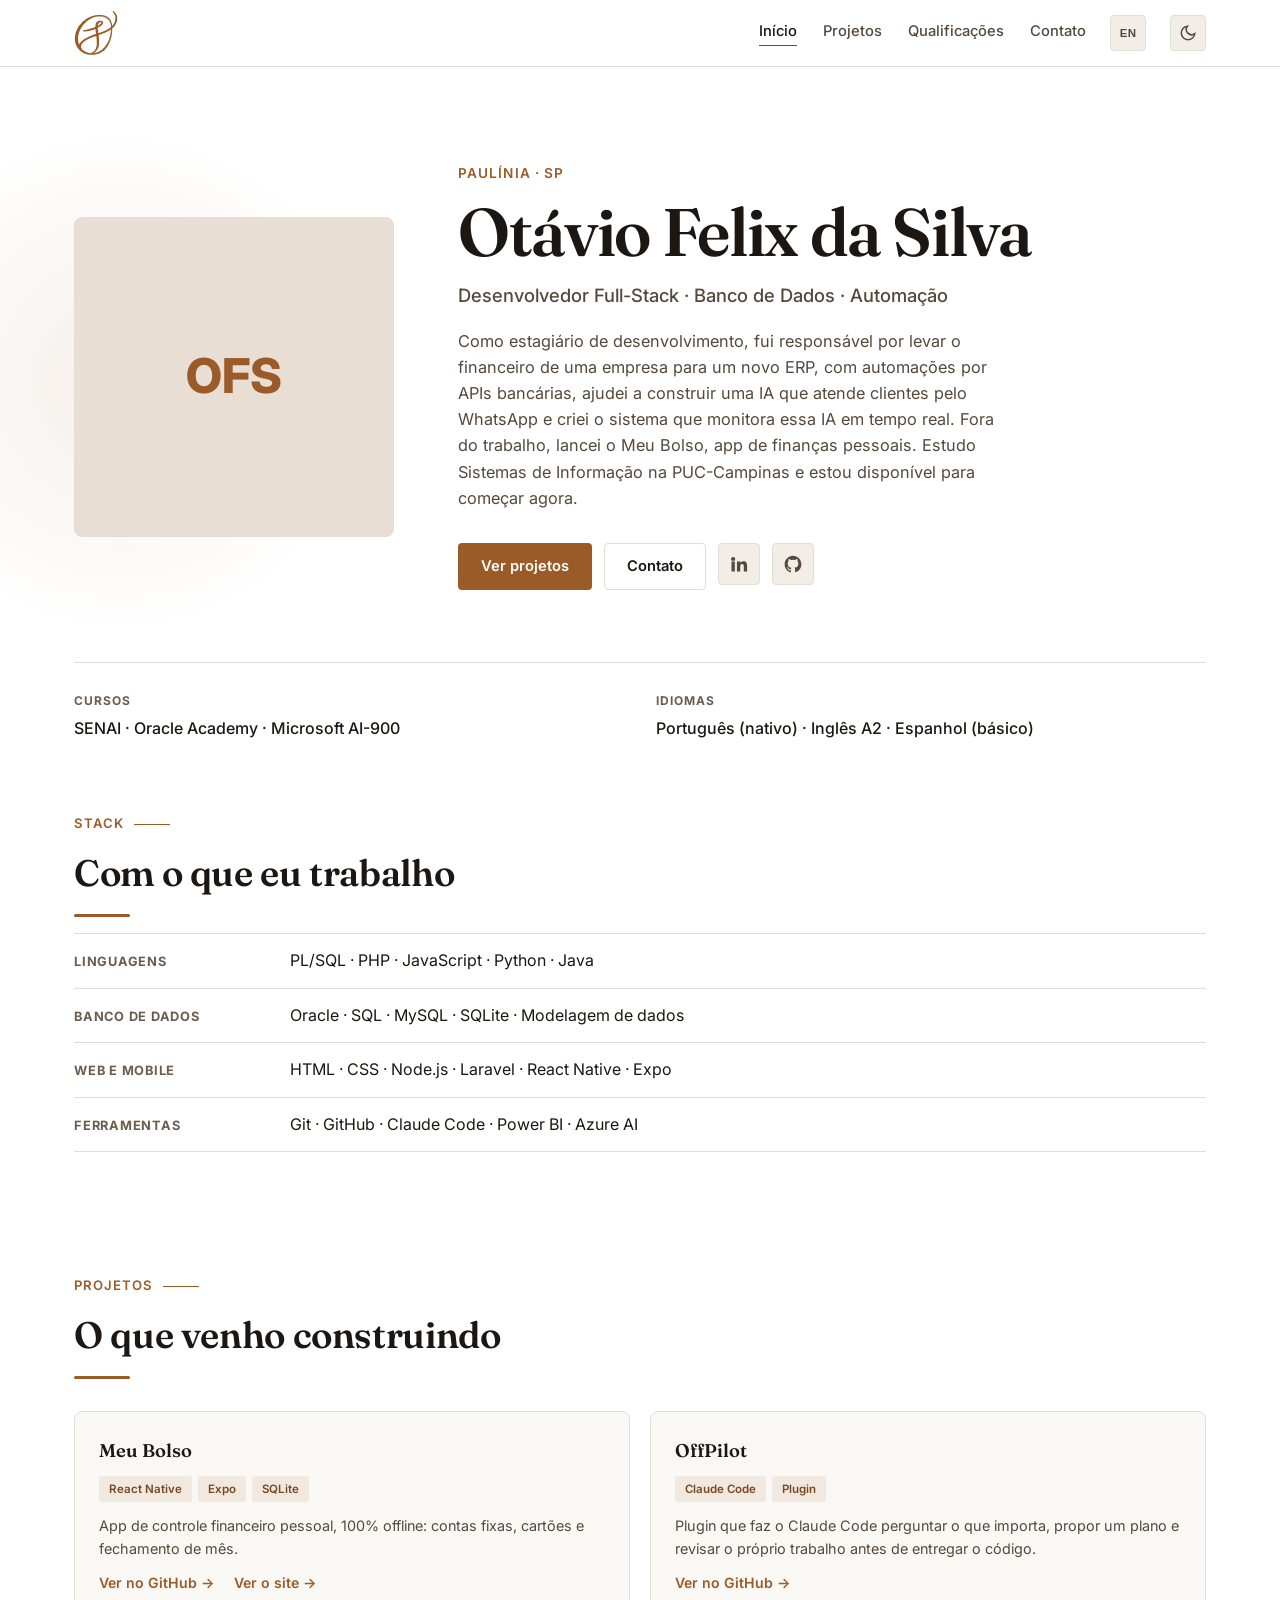
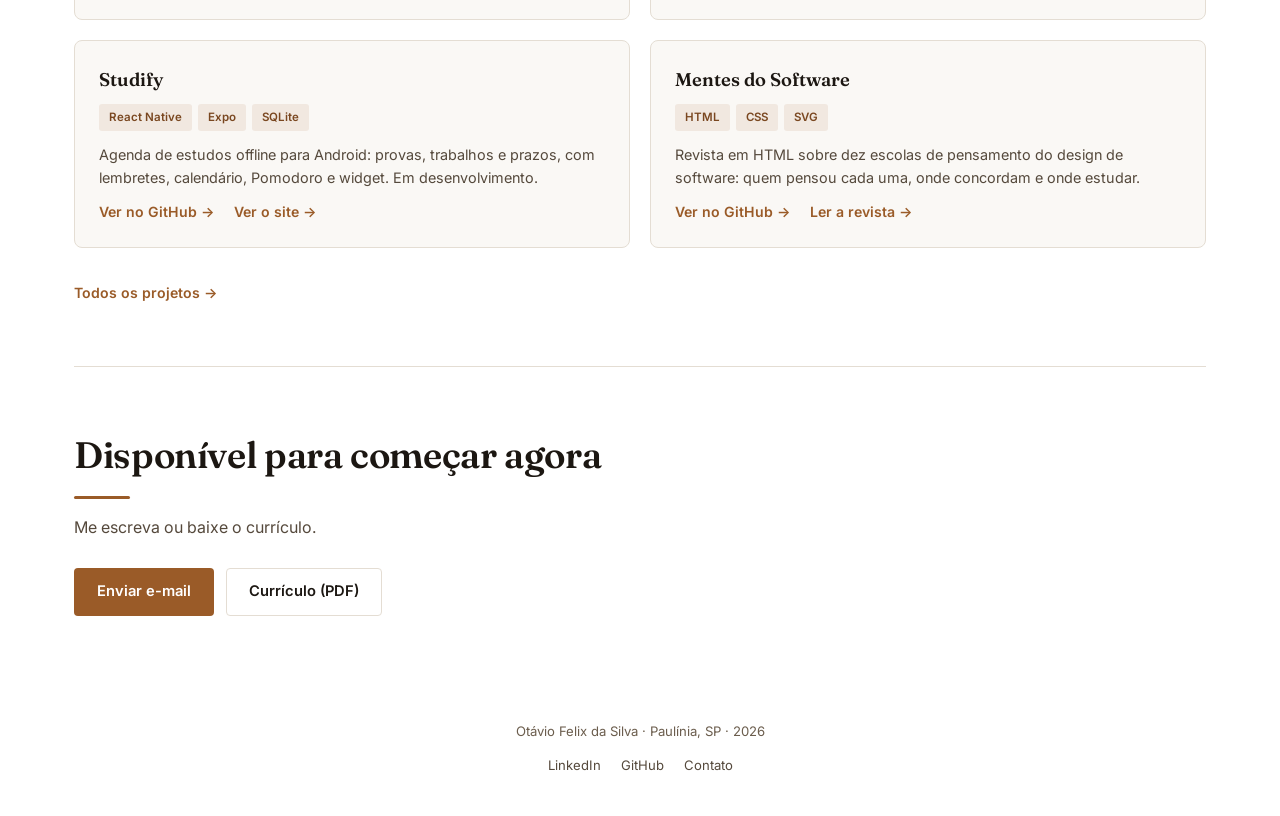
==== commit 1b8a7000: "Coloca a Mentes do Software nos destaques e organiza os projetos em duas colunas" ====
--- a/index.html
+++ b/index.html
@@ -135,6 +135,14 @@
         <p class="card-problem" data-en="Offline Android study planner: exams, assignments and deadlines, with reminders, calendar, Pomodoro and a home-screen widget. In development.">Agenda de estudos offline para Android: provas, trabalhos e prazos, com lembretes, calendário, Pomodoro e widget. Em desenvolvimento.</p>
         <div class="card-links"><a href="https://github.com/OtavioFelix-in/Studify" target="_blank" rel="noopener" class="card-link" data-en="View on GitHub →">Ver no GitHub →</a><a href="https://otaviofelix-in.github.io/Studify-Site/" target="_blank" rel="noopener" class="card-link" data-en="Visit the site →">Ver o site →</a></div>
       </article>
+      <article class="card">
+        <div class="card-top">
+          <h3>Mentes do Software</h3>
+          <div class="card-tags"><span>HTML</span><span>CSS</span><span>SVG</span></div>
+        </div>
+        <p class="card-problem" data-en="An HTML magazine on ten schools of thought in software design: who thought each one, where they agree and where to study.">Revista em HTML sobre dez escolas de pensamento do design de software: quem pensou cada uma, onde concordam e onde estudar.</p>
+        <div class="card-links"><a href="https://github.com/OtavioFelix-in/Mentes-do-Software" target="_blank" rel="noopener" class="card-link" data-en="View on GitHub →">Ver no GitHub →</a><a href="https://otaviofelix-in.github.io/Mentes-do-Software/" target="_blank" rel="noopener" class="card-link" data-en="Read the magazine →">Ler a revista →</a></div>
+      </article>
     </div>
     <p class="section-more"><a class="card-link" href="projetos.html" data-en="All projects →">Todos os projetos →</a></p>
   </section>
--- a/css/style.css
+++ b/css/style.css
@@ -898,7 +898,7 @@
 .chips.chips-db span, .chips.chips-db a { background: var(--db-soft); border-color: transparent; color: var(--db); }
 
 /* Projetos em destaque */
-.featured-grid { grid-template-columns: repeat(3, 1fr); }
+.featured-grid { grid-template-columns: repeat(2, 1fr); }
 
 /* Três marcos */
 .milestones { list-style: none; margin: 32px 0 0; padding: 0; display: grid; grid-template-columns: repeat(3, 1fr); gap: 32px; }
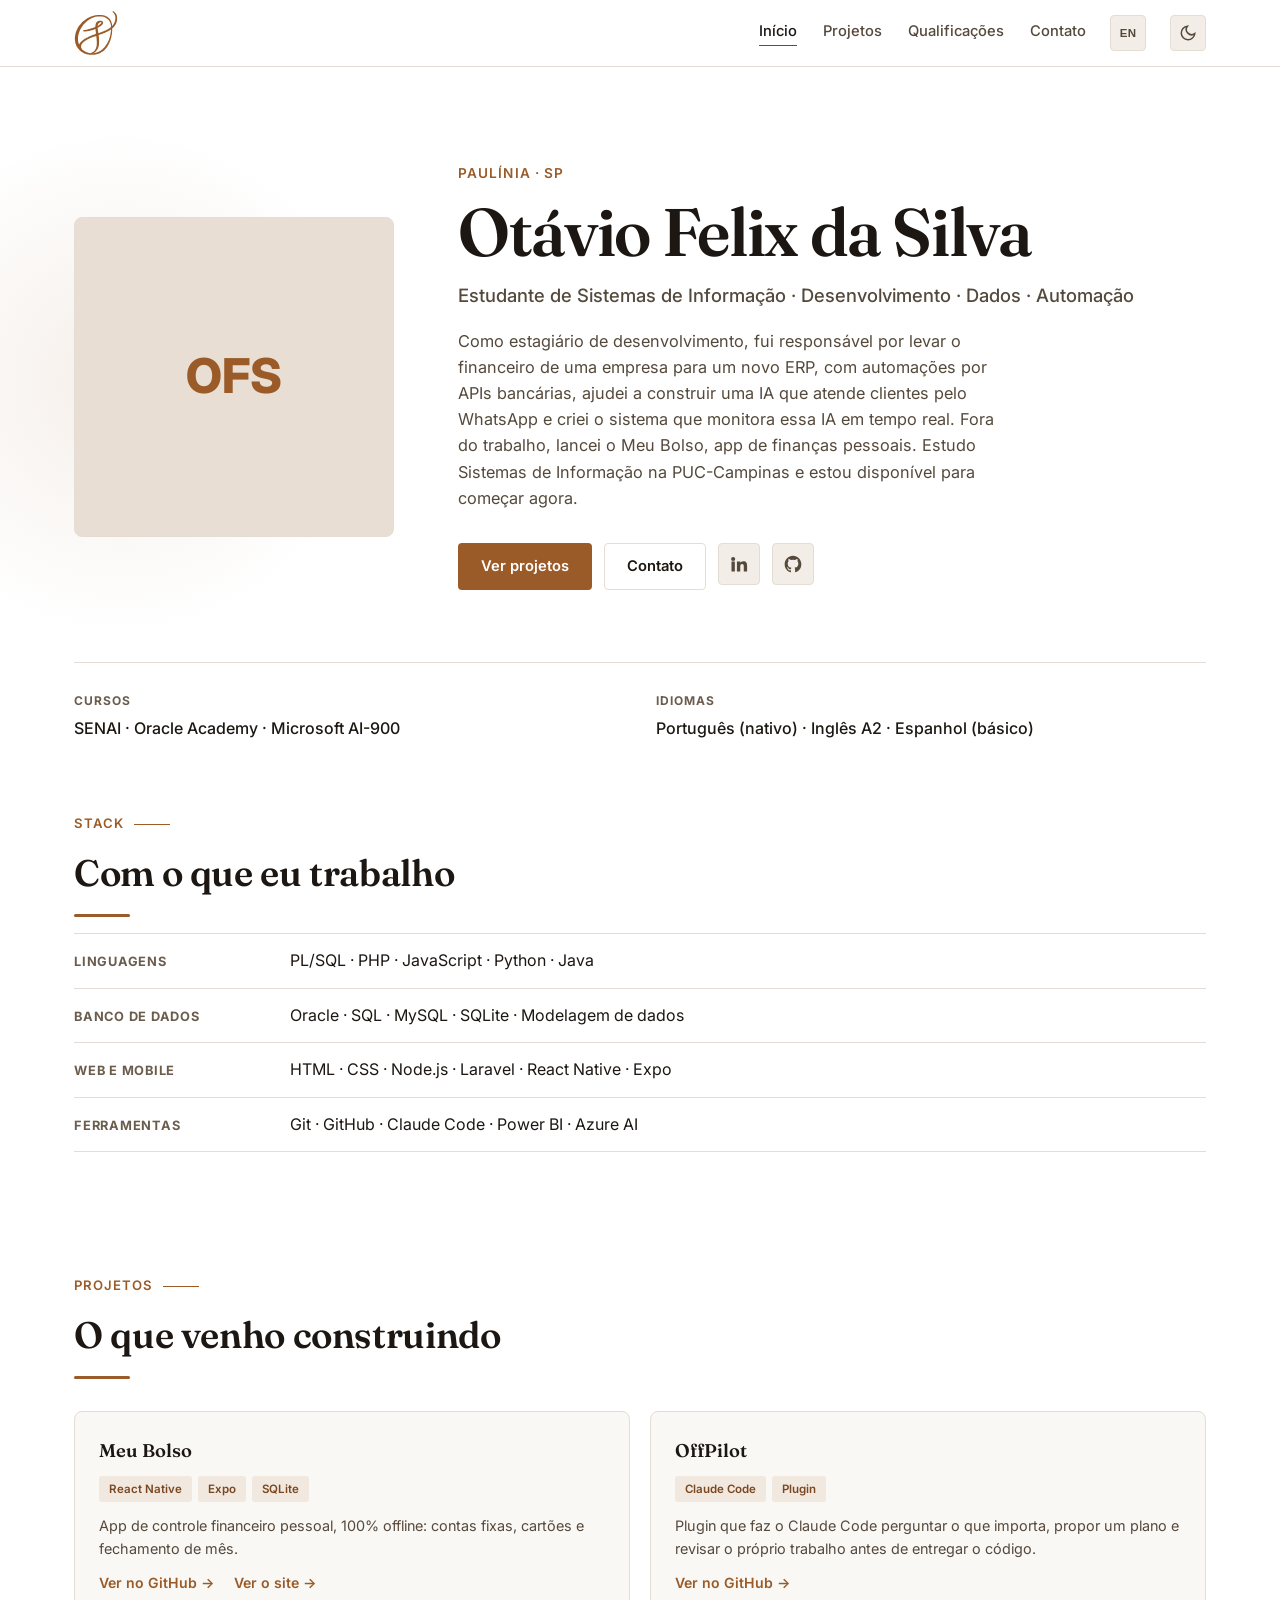
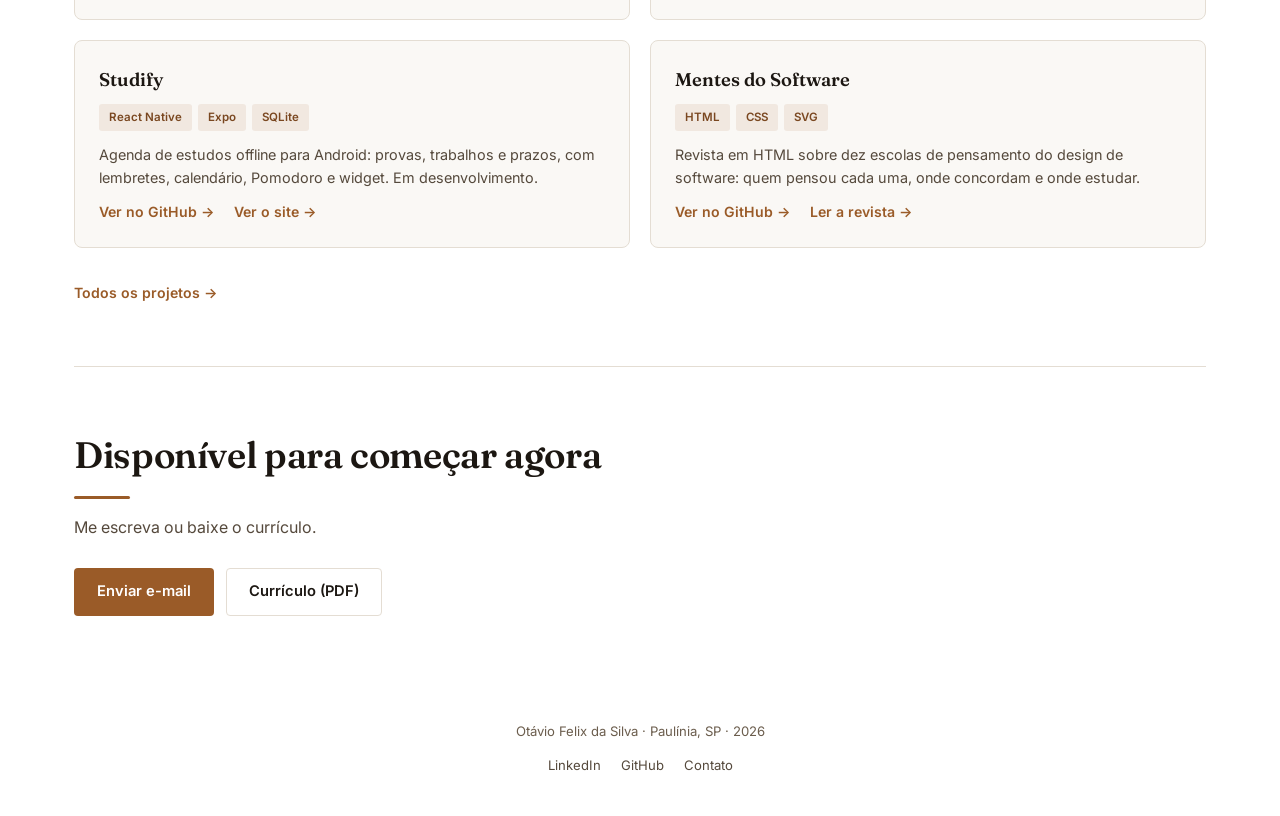
==== commit 44e41372: "Atualiza o titulo do site e o curriculo para estagio e vaga junior" ====
--- a/index.html
+++ b/index.html
@@ -6,12 +6,12 @@
 <script>document.documentElement.classList.add("js")</script>
 <meta name="theme-color" content="#ffffff" media="(prefers-color-scheme: light)">
 <meta name="theme-color" content="#15110d" media="(prefers-color-scheme: dark)">
-<title data-en="Otávio Felix da Silva — Full-Stack Developer">Otávio Felix da Silva — Desenvolvedor Full-Stack</title>
-<meta name="description" content="Otávio Felix da Silva — Desenvolvedor Full-Stack, Banco de Dados e Automação. PL/SQL, SQL, PHP, Python, JavaScript. Estudante de Sistemas de Informação." data-en-content="Otávio Felix da Silva — Full-Stack Developer, Databases and Automation. PL/SQL, SQL, PHP, Python, JavaScript. Information Systems student.">
+<title data-en="Otávio Felix da Silva — Information Systems Student · Development, Data and Automation">Otávio Felix da Silva — Estudante de Sistemas de Informação · Desenvolvimento, Dados e Automação</title>
+<meta name="description" content="Otávio Felix da Silva — Estudante de Sistemas de Informação na PUC-Campinas. Desenvolvimento, dados e automação com PL/SQL, SQL, PHP, Python e JavaScript. Disponível para estágio e vaga júnior." data-en-content="Otávio Felix da Silva — Information Systems student at PUC-Campinas. Development, data and automation with PL/SQL, SQL, PHP, Python and JavaScript. Open to internships and junior roles.">
 <!-- Open Graph / preview ao colar o link (URLs absolutas: exigência do LinkedIn/WhatsApp) -->
 <meta property="og:site_name" content="Otávio Felix da Silva">
-<meta property="og:title" content="Otávio Felix da Silva — Desenvolvedor Full-Stack">
-<meta property="og:description" content="Otávio Felix da Silva — Desenvolvedor Full-Stack, Banco de Dados e Automação. PL/SQL, SQL, PHP, Python, JavaScript. Estudante de Sistemas de Informação.">
+<meta property="og:title" content="Otávio Felix da Silva — Estudante de Sistemas de Informação · Desenvolvimento, Dados e Automação">
+<meta property="og:description" content="Otávio Felix da Silva — Estudante de Sistemas de Informação na PUC-Campinas. Desenvolvimento, dados e automação com PL/SQL, SQL, PHP, Python e JavaScript. Disponível para estágio e vaga júnior.">
 <meta property="og:type" content="website">
 <meta property="og:locale" content="pt_BR">
 <meta property="og:url" content="https://otaviofelix-in.github.io/site/">
@@ -25,7 +25,7 @@
 <link rel="preconnect" href="https://fonts.gstatic.com" crossorigin>
 <link href="https://fonts.googleapis.com/css2?family=Inter:wght@400;500;600;700;800&family=Fraunces:ital,opsz,wght@0,9..144,500;0,9..144,600;0,9..144,700;1,9..144,500&display=swap" rel="stylesheet">
 <script type="application/ld+json">
-{"@context":"https://schema.org","@type":"Person","name":"Otávio Felix da Silva","jobTitle":"Desenvolvedor Full Stack","alumniOf":{"@type":"CollegeOrUniversity","name":"PUC-Campinas"},"address":{"@type":"PostalAddress","addressLocality":"Paulínia","addressRegion":"SP","addressCountry":"BR"},"url":"https://otaviofelix-in.github.io/site/","sameAs":["https://www.linkedin.com/in/otaviofelix","https://github.com/OtavioFelix-in"],"knowsAbout":["PL/SQL","Oracle","SQL","PHP","JavaScript","Python","Java","Node.js"]}
+{"@context":"https://schema.org","@type":"Person","name":"Otávio Felix da Silva","jobTitle":"Estudante de Sistemas de Informação","alumniOf":{"@type":"CollegeOrUniversity","name":"PUC-Campinas"},"address":{"@type":"PostalAddress","addressLocality":"Paulínia","addressRegion":"SP","addressCountry":"BR"},"url":"https://otaviofelix-in.github.io/site/","sameAs":["https://www.linkedin.com/in/otaviofelix","https://github.com/OtavioFelix-in"],"knowsAbout":["PL/SQL","Oracle","SQL","PHP","JavaScript","Python","Java","Node.js"]}
 </script>
 <link rel="icon" href="assets/favicon.svg?v=2" type="image/svg+xml">
 <link rel="icon" href="assets/favicon-32.png?v=2" sizes="32x32" type="image/png">
@@ -72,7 +72,7 @@
       <div class="hero-text">
         <p class="hero-eyebrow">Paulínia · SP</p>
         <h1>Otávio Felix da Silva</h1>
-        <p class="hero-role" data-en="Full-Stack Developer · Database · Automation">Desenvolvedor Full-Stack · Banco de Dados · Automação</p>
+        <p class="hero-role" data-en="Information Systems Student · Development · Data · Automation">Estudante de Sistemas de Informação · Desenvolvimento · Dados · Automação</p>
         <p class="hero-pitch" data-en="As a development intern, I was responsible for moving a company's finance area to a new ERP, with banking-API automations, helped build an AI that serves customers on WhatsApp and created the system that monitors that AI in real time. Outside work, I launched Meu Bolso, a personal finance app. Information Systems student at PUC-Campinas, available to start now.">
           Como estagiário de desenvolvimento, fui responsável por levar o financeiro de uma empresa para
           um novo ERP, com automações por APIs bancárias, ajudei a construir uma IA que atende clientes
